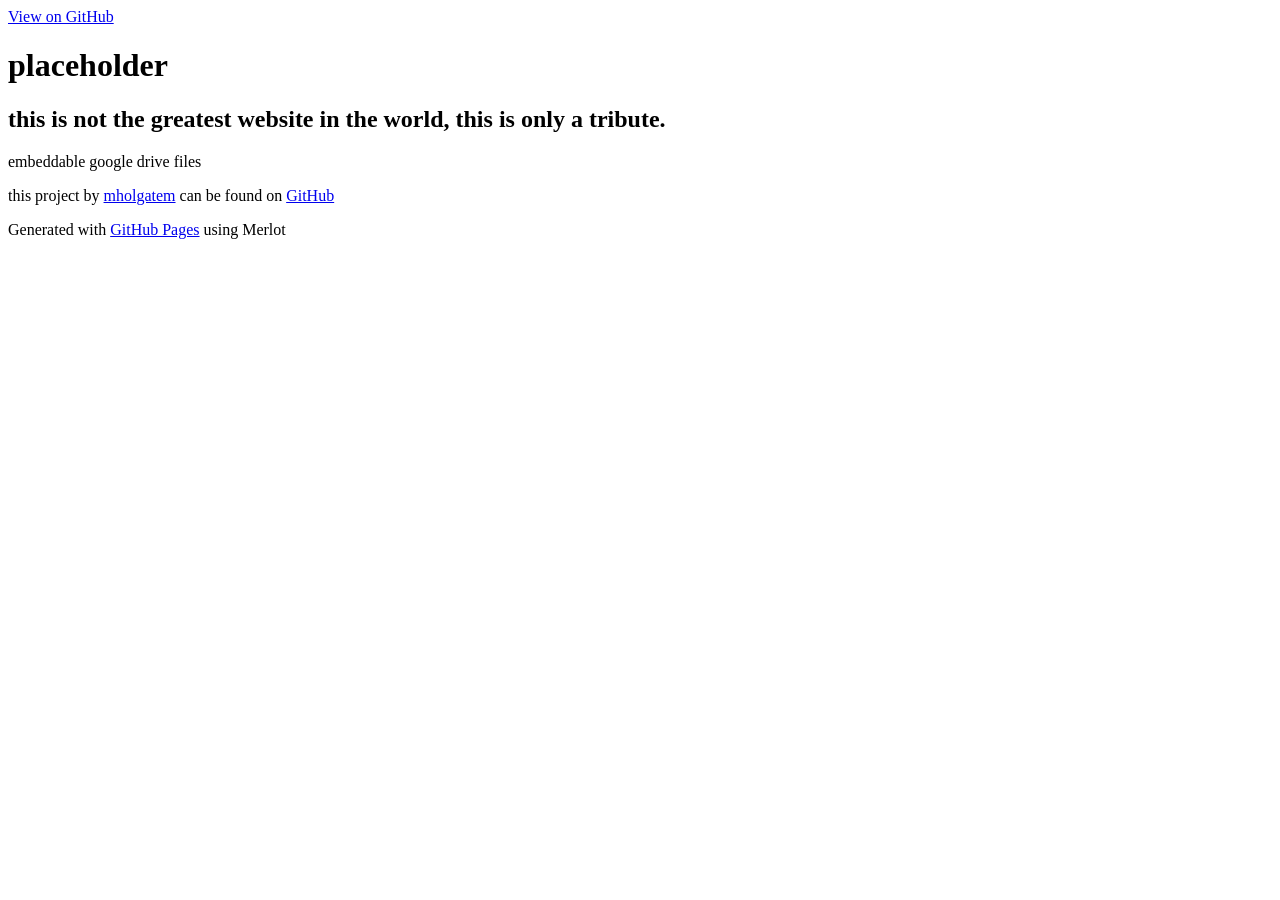
==== index.html @ 372c1c88 "Create index.html" ====
<html lang="en-US" class=" js borderradius boxshadow textshadow cssgradients fontface"><head>
    <meta charset="utf-8">
    <meta http-equiv="X-UA-Compatible" content="IE=edge">
    <meta name="viewport" content="width=640">

    <link rel="stylesheet" href="/dabble/assets/css/style.css?v=c3890d4c0bee07519128a38839c2647bb169bca9" media="screen">
    <link rel="stylesheet" href="/dabble/assets/css/mobile.css" media="handheld, only screen and (max-device-width:640px)">
    <link rel="stylesheet" href="/dabble/assets/css/non-screen.css" media="handheld, only screen and (max-device-width:640px)">

    <script src="/dabble/assets/js/modernizr.js"></script>
    <script src="https://code.jquery.com/jquery-1.12.4.min.js" integrity="sha256-ZosEbRLbNQzLpnKIkEdrPv7lOy9C27hHQ+Xp8a4MxAQ=" crossorigin="anonymous"></script>
    <script src="/dabble/assets/js/headsmart.min.js"></script>
    <script>
      $(document).ready(function () {
        $('#main_content').headsmart()
      })
    </script>

<!-- Begin Jekyll SEO tag v2.5.0 -->
<title>dabble | make google drive documents embeddable</title>
<meta name="generator" content="Jekyll v3.7.4">
<meta property="og:title" content="dabble">
<meta property="og:locale" content="en_US">
<meta name="description" content="make google drive documents embeddable">
<meta property="og:description" content="make google drive documents embeddable">
<link rel="canonical" href="https://mholgatem.github.io/">
<meta property="og:url" content="https://mholgatem.github.io/">
<meta property="og:site_name" content="dabble">
<script type="application/ld+json">
{"@type":"WebSite","url":"https://mholgatem.github.io/","headline":"mholgatem","name":"mholgatem","description":"Just a guy...","@context":"http://schema.org"}</script>
<!-- End Jekyll SEO tag -->

  </head>

  <body>
    <a id="forkme_banner" href="https://github.com/mholgatem/dabble">View on GitHub</a>
    <div class="shell">

      <header>
        <span class="ribbon-outer">
          <span class="ribbon-inner">
            <h1>placeholder</h1>
            <h2>this is not the greatest website in the world, this is only a tribute.</h2>
          </span>
          <span class="left-tail"></span>
          <span class="right-tail"></span>
        </span>
      </header>

      
        <div id="no-downloads">
          <span class="inner">
          </span>
        </div>
      


      <span class="banner-fix"></span>


      <section id="main_content">
        <p>embeddable google drive files</p>

      </section>

      <footer>
        <span class="ribbon-outer">
          <span class="ribbon-inner">
            
              <p>this project by <a href="https://github.com/mholgatem">mholgatem</a> can be found on <a href="https://github.com/mholgatem">GitHub</a></p>
            
            
          </span>
          <span class="left-tail"></span>
          <span class="right-tail"></span>
        </span>
        <p>Generated with <a href="https://pages.github.com">GitHub Pages</a> using Merlot</p>
        <span class="octocat"></span>
      </footer>

    </div>

    
  

</body></html>
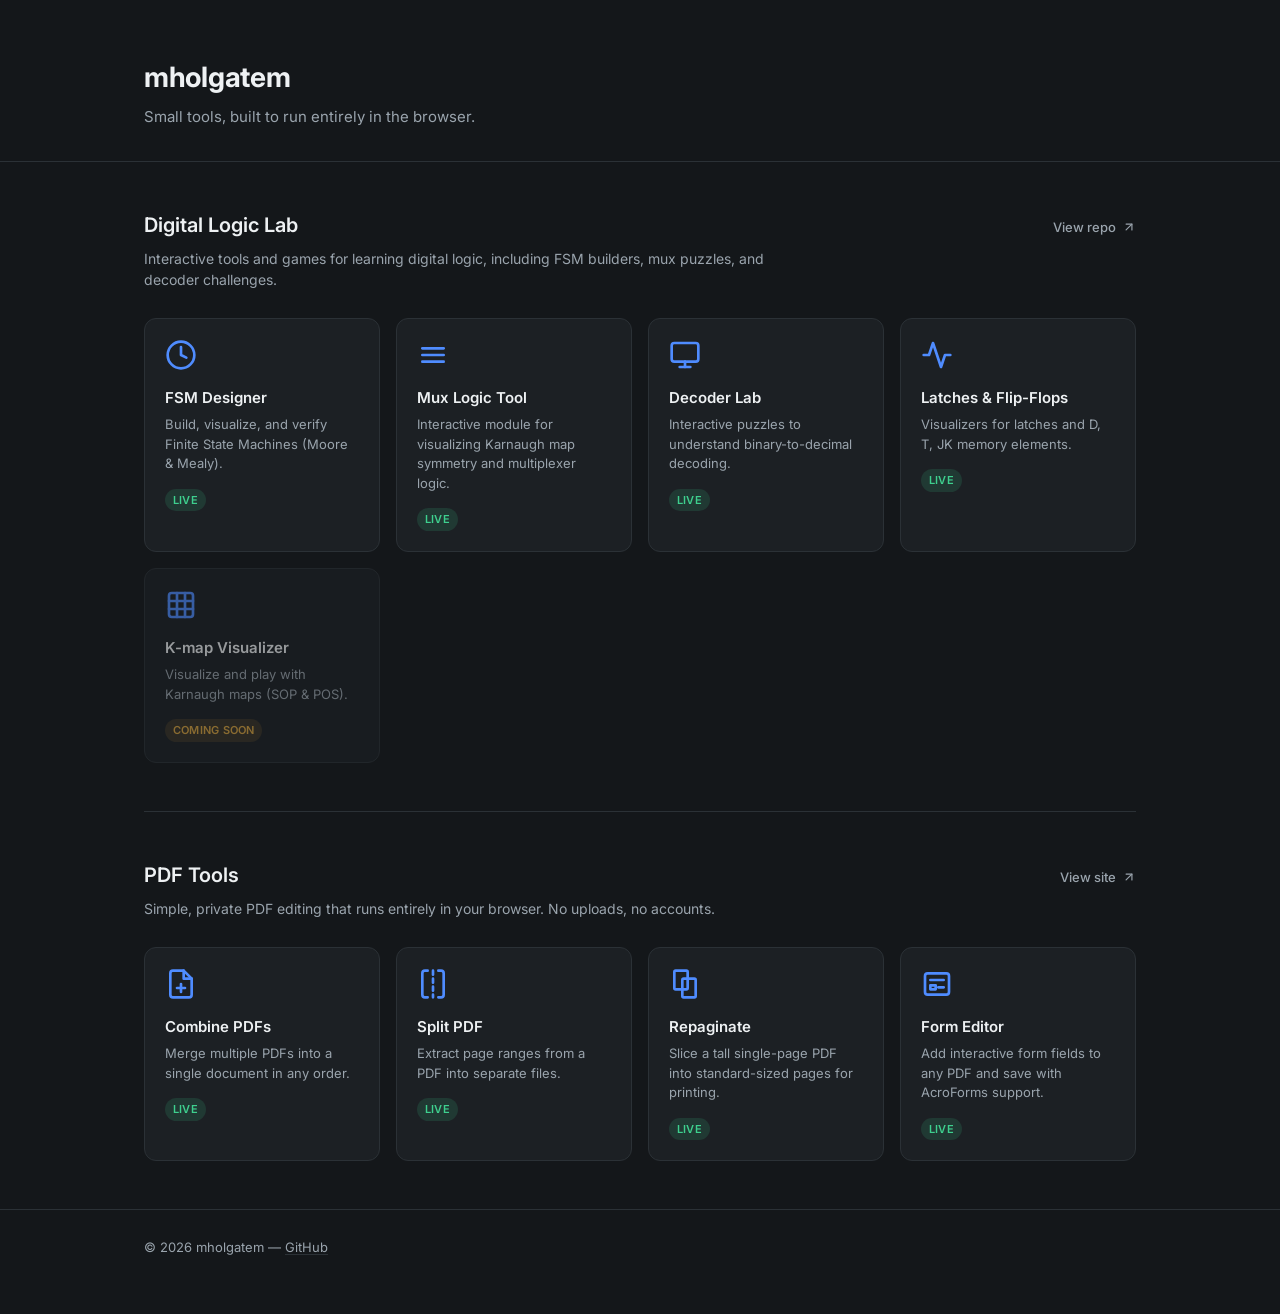
==== commit 2e71012e: "Basic site to point to my other tools" ====
--- a/index.html
+++ b/index.html
@@ -1,86 +1,166 @@
-<html lang="en-US" class=" js borderradius boxshadow textshadow cssgradients fontface"><head>
-    <meta charset="utf-8">
-    <meta http-equiv="X-UA-Compatible" content="IE=edge">
-    <meta name="viewport" content="width=640">
+<!DOCTYPE html>
+<html lang="en">
+<head>
+<meta charset="UTF-8">
+<meta name="viewport" content="width=device-width, initial-scale=1.0">
+<title>mholgatem</title>
+<meta name="description" content="Tools and projects by mholgatem.">
+<link rel="icon" href="data:,">
+<link rel="preconnect" href="https://fonts.googleapis.com">
+<link rel="preconnect" href="https://fonts.gstatic.com" crossorigin>
+<link href="https://fonts.googleapis.com/css2?family=Inter:wght@400;500;600;700&display=swap" rel="stylesheet">
+<link rel="stylesheet" href="styles.css">
+</head>
+<body class="dark">
 
-    <link rel="stylesheet" href="/dabble/assets/css/style.css?v=c3890d4c0bee07519128a38839c2647bb169bca9" media="screen">
-    <link rel="stylesheet" href="/dabble/assets/css/mobile.css" media="handheld, only screen and (max-device-width:640px)">
-    <link rel="stylesheet" href="/dabble/assets/css/non-screen.css" media="handheld, only screen and (max-device-width:640px)">
+<header class="main-header">
+  <div class="container">
+    <h1>mholgatem</h1>
+    <p class="tagline">Small tools, built to run entirely in the browser.</p>
+  </div>
+</header>
 
-    <script src="/dabble/assets/js/modernizr.js"></script>
-    <script src="https://code.jquery.com/jquery-1.12.4.min.js" integrity="sha256-ZosEbRLbNQzLpnKIkEdrPv7lOy9C27hHQ+Xp8a4MxAQ=" crossorigin="anonymous"></script>
-    <script src="/dabble/assets/js/headsmart.min.js"></script>
-    <script>
-      $(document).ready(function () {
-        $('#main_content').headsmart()
-      })
-    </script>
+<main class="container">
 
-<!-- Begin Jekyll SEO tag v2.5.0 -->
-<title>dabble | make google drive documents embeddable</title>
-<meta name="generator" content="Jekyll v3.7.4">
-<meta property="og:title" content="dabble">
-<meta property="og:locale" content="en_US">
-<meta name="description" content="make google drive documents embeddable">
-<meta property="og:description" content="make google drive documents embeddable">
-<link rel="canonical" href="https://mholgatem.github.io/">
-<meta property="og:url" content="https://mholgatem.github.io/">
-<meta property="og:site_name" content="dabble">
-<script type="application/ld+json">
-{"@type":"WebSite","url":"https://mholgatem.github.io/","headline":"mholgatem","name":"mholgatem","description":"Just a guy...","@context":"http://schema.org"}</script>
-<!-- End Jekyll SEO tag -->
+  <!-- ================= Digital Logic Lab ================= -->
+  <section class="project-section">
+    <div class="section-heading">
+      <h2>Digital Logic Lab</h2>
+      <a class="section-link" href="https://github.com/mholgatem/digital-logic-lab" target="_blank" rel="noopener">
+        View repo
+        <svg xmlns="http://www.w3.org/2000/svg" width="14" height="14" viewBox="0 0 24 24" fill="none" stroke="currentColor" stroke-width="2" stroke-linecap="round" stroke-linejoin="round"><path d="M7 17 17 7"></path><path d="M7 7h10v10"></path></svg>
+      </a>
+    </div>
+    <p class="section-desc">Interactive tools and games for learning digital logic, including FSM builders, mux puzzles, and decoder challenges.</p>
 
-  </head>
+    <div class="module-grid">
 
-  <body>
-    <a id="forkme_banner" href="https://github.com/mholgatem/dabble">View on GitHub</a>
-    <div class="shell">
+      <a href="https://mholgatem.github.io/digital-logic-lab/FiniteStateMachine/" class="module-card live">
+        <div class="module-icon">
+          <svg xmlns="http://www.w3.org/2000/svg" width="48" height="48" viewBox="0 0 24 24" fill="none" stroke="currentColor" stroke-width="2" stroke-linecap="round" stroke-linejoin="round"><circle cx="12" cy="12" r="10"></circle><polyline points="12 6 12 12 16 14"></polyline></svg>
+        </div>
+        <div class="module-info">
+          <h3>FSM Designer</h3>
+          <p>Build, visualize, and verify Finite State Machines (Moore &amp; Mealy).</p>
+          <span class="badge live">Live</span>
+        </div>
+      </a>
 
-      <header>
-        <span class="ribbon-outer">
-          <span class="ribbon-inner">
-            <h1>placeholder</h1>
-            <h2>this is not the greatest website in the world, this is only a tribute.</h2>
-          </span>
-          <span class="left-tail"></span>
-          <span class="right-tail"></span>
-        </span>
-      </header>
+      <a href="https://mholgatem.github.io/digital-logic-lab/MuxLogicTool/" class="module-card live">
+        <div class="module-icon">
+          <svg xmlns="http://www.w3.org/2000/svg" width="48" height="48" viewBox="0 0 24 24" fill="none" stroke="currentColor" stroke-width="2" stroke-linecap="round" stroke-linejoin="round"><path d="M4 7h16"></path><path d="M4 12h16"></path><path d="M4 17h16"></path></svg>
+        </div>
+        <div class="module-info">
+          <h3>Mux Logic Tool</h3>
+          <p>Interactive module for visualizing Karnaugh map symmetry and multiplexer logic.</p>
+          <span class="badge live">Live</span>
+        </div>
+      </a>
 
-      
-        <div id="no-downloads">
-          <span class="inner">
-          </span>
+      <a href="https://mholgatem.github.io/digital-logic-lab/DecoderGames/" class="module-card live">
+        <div class="module-icon">
+          <svg xmlns="http://www.w3.org/2000/svg" width="48" height="48" viewBox="0 0 24 24" fill="none" stroke="currentColor" stroke-width="2" stroke-linecap="round" stroke-linejoin="round"><rect x="2" y="3" width="20" height="14" rx="2" ry="2"></rect><line x1="8" y1="21" x2="16" y2="21"></line><line x1="12" y1="17" x2="12" y2="21"></line></svg>
         </div>
-      
+        <div class="module-info">
+          <h3>Decoder Lab</h3>
+          <p>Interactive puzzles to understand binary-to-decimal decoding.</p>
+          <span class="badge live">Live</span>
+        </div>
+      </a>
 
+      <a href="https://mholgatem.github.io/digital-logic-lab/FlipFlops/" class="module-card live">
+        <div class="module-icon">
+          <svg xmlns="http://www.w3.org/2000/svg" width="48" height="48" viewBox="0 0 24 24" fill="none" stroke="currentColor" stroke-width="2" stroke-linecap="round" stroke-linejoin="round"><path d="M22 12h-4l-3 9L9 3l-3 9H2"></path></svg>
+        </div>
+        <div class="module-info">
+          <h3>Latches &amp; Flip-Flops</h3>
+          <p>Visualizers for latches and D, T, JK memory elements.</p>
+          <span class="badge live">Live</span>
+        </div>
+      </a>
 
-      <span class="banner-fix"></span>
-
-
-      <section id="main_content">
-        <p>embeddable google drive files</p>
-
-      </section>
-
-      <footer>
-        <span class="ribbon-outer">
-          <span class="ribbon-inner">
-            
-              <p>this project by <a href="https://github.com/mholgatem">mholgatem</a> can be found on <a href="https://github.com/mholgatem">GitHub</a></p>
-            
-            
-          </span>
-          <span class="left-tail"></span>
-          <span class="right-tail"></span>
-        </span>
-        <p>Generated with <a href="https://pages.github.com">GitHub Pages</a> using Merlot</p>
-        <span class="octocat"></span>
-      </footer>
+      <div class="module-card planned">
+        <div class="module-icon">
+          <svg xmlns="http://www.w3.org/2000/svg" width="48" height="48" viewBox="0 0 24 24" fill="none" stroke="currentColor" stroke-width="2" stroke-linecap="round" stroke-linejoin="round"><rect x="3" y="3" width="18" height="18" rx="2" ry="2"></rect><line x1="3" y1="9" x2="21" y2="9"></line><line x1="3" y1="15" x2="21" y2="15"></line><line x1="9" y1="3" x2="9" y2="21"></line><line x1="15" y1="3" x2="15" y2="21"></line></svg>
+        </div>
+        <div class="module-info">
+          <h3>K-map Visualizer</h3>
+          <p>Visualize and play with Karnaugh maps (SOP &amp; POS).</p>
+          <span class="badge planned">Coming Soon</span>
+        </div>
+      </div>
 
     </div>
+  </section>
 
-    
-  
+  <!-- ================= PDF Tools ================= -->
+  <section class="project-section">
+    <div class="section-heading">
+      <h2>PDF Tools</h2>
+      <a class="section-link" href="https://mholgatem.github.io/pdf-tools/" target="_blank" rel="noopener">
+        View site
+        <svg xmlns="http://www.w3.org/2000/svg" width="14" height="14" viewBox="0 0 24 24" fill="none" stroke="currentColor" stroke-width="2" stroke-linecap="round" stroke-linejoin="round"><path d="M7 17 17 7"></path><path d="M7 7h10v10"></path></svg>
+      </a>
+    </div>
+    <p class="section-desc">Simple, private PDF editing that runs entirely in your browser. No uploads, no accounts.</p>
 
-</body></html>
+    <div class="module-grid">
+
+      <a href="https://mholgatem.github.io/pdf-tools/#combine" class="module-card live">
+        <div class="module-icon">
+          <svg xmlns="http://www.w3.org/2000/svg" width="48" height="48" viewBox="0 0 24 24" fill="none" stroke="currentColor" stroke-width="2" stroke-linecap="round" stroke-linejoin="round"><path d="M14 2H6a2 2 0 0 0-2 2v16a2 2 0 0 0 2 2h12a2 2 0 0 0 2-2V8z"></path><polyline points="14 2 14 8 20 8"></polyline><path d="M12 18v-6"></path><path d="M9 15h6"></path></svg>
+        </div>
+        <div class="module-info">
+          <h3>Combine PDFs</h3>
+          <p>Merge multiple PDFs into a single document in any order.</p>
+          <span class="badge live">Live</span>
+        </div>
+      </a>
+
+      <a href="https://mholgatem.github.io/pdf-tools/#split" class="module-card live">
+        <div class="module-icon">
+          <svg xmlns="http://www.w3.org/2000/svg" width="48" height="48" viewBox="0 0 24 24" fill="none" stroke="currentColor" stroke-width="2" stroke-linecap="round" stroke-linejoin="round"><path d="M8 2H6a2 2 0 0 0-2 2v16a2 2 0 0 0 2 2h2"></path><path d="M16 2h2a2 2 0 0 1 2 2v16a2 2 0 0 1-2 2h-2"></path><line x1="12" y1="2" x2="12" y2="22" stroke-dasharray="3 3"></line></svg>
+        </div>
+        <div class="module-info">
+          <h3>Split PDF</h3>
+          <p>Extract page ranges from a PDF into separate files.</p>
+          <span class="badge live">Live</span>
+        </div>
+      </a>
+
+      <a href="https://mholgatem.github.io/pdf-tools/#repaginate" class="module-card live">
+        <div class="module-icon">
+          <svg xmlns="http://www.w3.org/2000/svg" width="48" height="48" viewBox="0 0 24 24" fill="none" stroke="currentColor" stroke-width="2" stroke-linecap="round" stroke-linejoin="round"><rect x="4" y="2" width="10" height="14" rx="1"></rect><rect x="10" y="8" width="10" height="14" rx="1"></rect></svg>
+        </div>
+        <div class="module-info">
+          <h3>Repaginate</h3>
+          <p>Slice a tall single-page PDF into standard-sized pages for printing.</p>
+          <span class="badge live">Live</span>
+        </div>
+      </a>
+
+      <a href="https://mholgatem.github.io/pdf-tools/#form-editor" class="module-card live">
+        <div class="module-icon">
+          <svg xmlns="http://www.w3.org/2000/svg" width="48" height="48" viewBox="0 0 24 24" fill="none" stroke="currentColor" stroke-width="2" stroke-linecap="round" stroke-linejoin="round"><rect x="3" y="4" width="18" height="16" rx="2"></rect><line x1="7" y1="9" x2="17" y2="9"></line><rect x="7" y="13" width="4" height="3"></rect><line x1="13" y1="14.5" x2="17" y2="14.5"></line></svg>
+        </div>
+        <div class="module-info">
+          <h3>Form Editor</h3>
+          <p>Add interactive form fields to any PDF and save with AcroForms support.</p>
+          <span class="badge live">Live</span>
+        </div>
+      </a>
+
+    </div>
+  </section>
+
+</main>
+
+<footer class="site-footer">
+  <div class="container">
+    <p>&copy; <span id="year"></span> mholgatem &mdash; <a href="https://github.com/mholgatem" target="_blank" rel="noopener">GitHub</a></p>
+  </div>
+</footer>
+
+<script>document.getElementById('year').textContent = new Date().getFullYear();</script>
+</body>
+</html>
--- a/styles.css
+++ b/styles.css
@@ -0,0 +1,202 @@
+:root {
+  --bg: #14171a;
+  --surface: #1c2024;
+  --surface-hover: #23282d;
+  --border: #2b3136;
+  --text: #eef1f3;
+  --text-dim: #9aa4ad;
+  --accent: #4f8cff;
+  --accent-soft: rgba(79, 140, 255, 0.14);
+  --green: #3ecf8e;
+  --green-soft: rgba(62, 207, 142, 0.14);
+  --amber: #d9a441;
+  --amber-soft: rgba(217, 164, 65, 0.14);
+  --radius: 12px;
+}
+
+* { box-sizing: border-box; }
+
+html, body {
+  margin: 0;
+  padding: 0;
+}
+
+body {
+  background: var(--bg);
+  color: var(--text);
+  font-family: "Inter", -apple-system, BlinkMacSystemFont, "Segoe UI", sans-serif;
+  line-height: 1.5;
+  -webkit-font-smoothing: antialiased;
+}
+
+.container {
+  max-width: 1040px;
+  margin: 0 auto;
+  padding: 0 24px;
+}
+
+/* Header */
+.main-header {
+  padding: 56px 0 32px;
+  border-bottom: 1px solid var(--border);
+}
+
+.main-header h1 {
+  margin: 0;
+  font-size: 28px;
+  font-weight: 700;
+  letter-spacing: -0.01em;
+}
+
+.tagline {
+  margin: 8px 0 0;
+  color: var(--text-dim);
+  font-size: 15px;
+}
+
+/* Sections */
+.project-section {
+  padding: 48px 0;
+}
+
+.project-section + .project-section {
+  border-top: 1px solid var(--border);
+}
+
+.section-heading {
+  display: flex;
+  align-items: baseline;
+  justify-content: space-between;
+  gap: 16px;
+  flex-wrap: wrap;
+}
+
+.section-heading h2 {
+  margin: 0;
+  font-size: 20px;
+  font-weight: 600;
+}
+
+.section-link {
+  display: inline-flex;
+  align-items: center;
+  gap: 6px;
+  color: var(--text-dim);
+  text-decoration: none;
+  font-size: 13px;
+  font-weight: 500;
+  transition: color 0.15s ease;
+}
+
+.section-link:hover {
+  color: var(--accent);
+}
+
+.section-desc {
+  margin: 8px 0 28px;
+  color: var(--text-dim);
+  font-size: 14px;
+  max-width: 640px;
+}
+
+/* Module grid */
+.module-grid {
+  display: grid;
+  grid-template-columns: repeat(auto-fill, minmax(230px, 1fr));
+  gap: 16px;
+}
+
+.module-card {
+  display: flex;
+  flex-direction: column;
+  gap: 16px;
+  padding: 20px;
+  background: var(--surface);
+  border: 1px solid var(--border);
+  border-radius: var(--radius);
+  text-decoration: none;
+  color: inherit;
+  transition: border-color 0.15s ease, background 0.15s ease, transform 0.15s ease;
+}
+
+a.module-card:hover {
+  background: var(--surface-hover);
+  border-color: #3a4147;
+  transform: translateY(-2px);
+}
+
+.module-card.planned {
+  opacity: 0.6;
+  cursor: default;
+}
+
+.module-icon {
+  color: var(--accent);
+  width: 32px;
+  height: 32px;
+}
+
+.module-icon svg {
+  width: 100%;
+  height: 100%;
+}
+
+.module-info h3 {
+  margin: 0 0 6px;
+  font-size: 15px;
+  font-weight: 600;
+}
+
+.module-info p {
+  margin: 0 0 12px;
+  font-size: 13px;
+  color: var(--text-dim);
+}
+
+.badge {
+  display: inline-block;
+  font-size: 11px;
+  font-weight: 600;
+  letter-spacing: 0.02em;
+  text-transform: uppercase;
+  padding: 3px 8px;
+  border-radius: 999px;
+}
+
+.badge.live {
+  color: var(--green);
+  background: var(--green-soft);
+}
+
+.badge.planned {
+  color: var(--amber);
+  background: var(--amber-soft);
+}
+
+/* Footer */
+.site-footer {
+  border-top: 1px solid var(--border);
+  padding: 28px 0 56px;
+}
+
+.site-footer p {
+  margin: 0;
+  font-size: 13px;
+  color: var(--text-dim);
+}
+
+.site-footer a {
+  color: var(--text-dim);
+  text-decoration: underline;
+  text-decoration-color: var(--border);
+  text-underline-offset: 2px;
+}
+
+.site-footer a:hover {
+  color: var(--accent);
+}
+
+@media (max-width: 480px) {
+  .main-header { padding: 40px 0 24px; }
+  .project-section { padding: 36px 0; }
+}
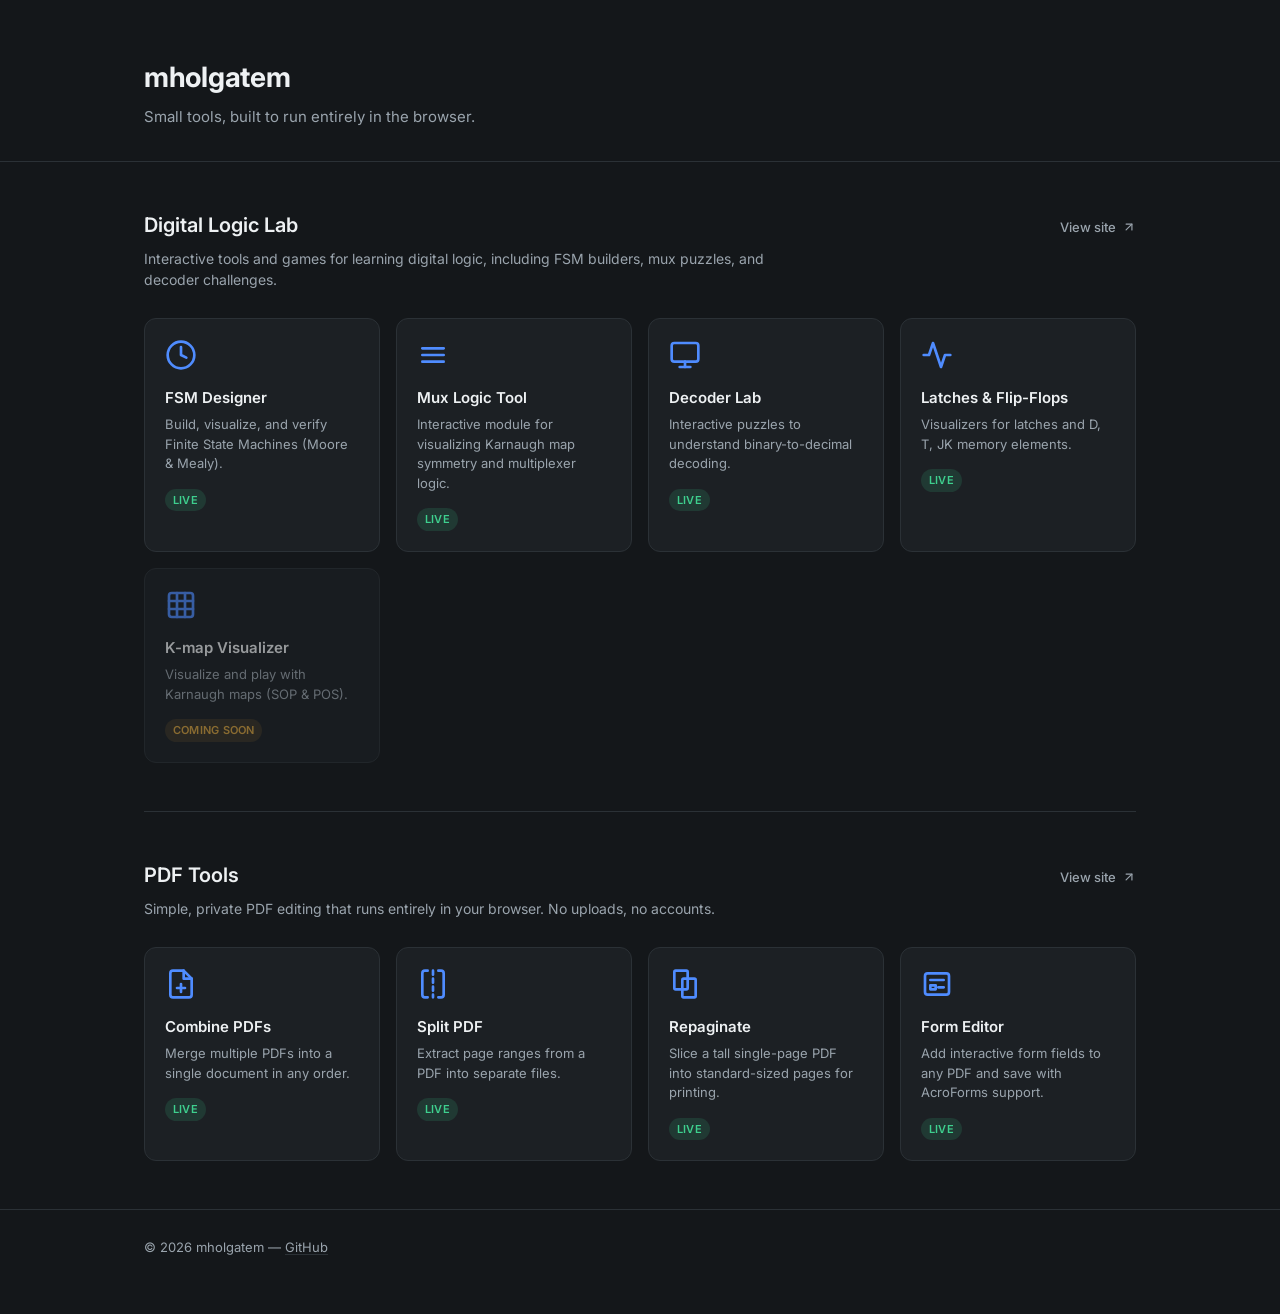
==== commit 05b05d5b: "Update link to point to the live site" ====
--- a/index.html
+++ b/index.html
@@ -26,8 +26,8 @@
   <section class="project-section">
     <div class="section-heading">
       <h2>Digital Logic Lab</h2>
-      <a class="section-link" href="https://github.com/mholgatem/digital-logic-lab" target="_blank" rel="noopener">
-        View repo
+      <a class="section-link" href="https://mholgatem.github.io/digital-logic-lab" target="_blank" rel="noopener">
+        View site
         <svg xmlns="http://www.w3.org/2000/svg" width="14" height="14" viewBox="0 0 24 24" fill="none" stroke="currentColor" stroke-width="2" stroke-linecap="round" stroke-linejoin="round"><path d="M7 17 17 7"></path><path d="M7 7h10v10"></path></svg>
       </a>
     </div>
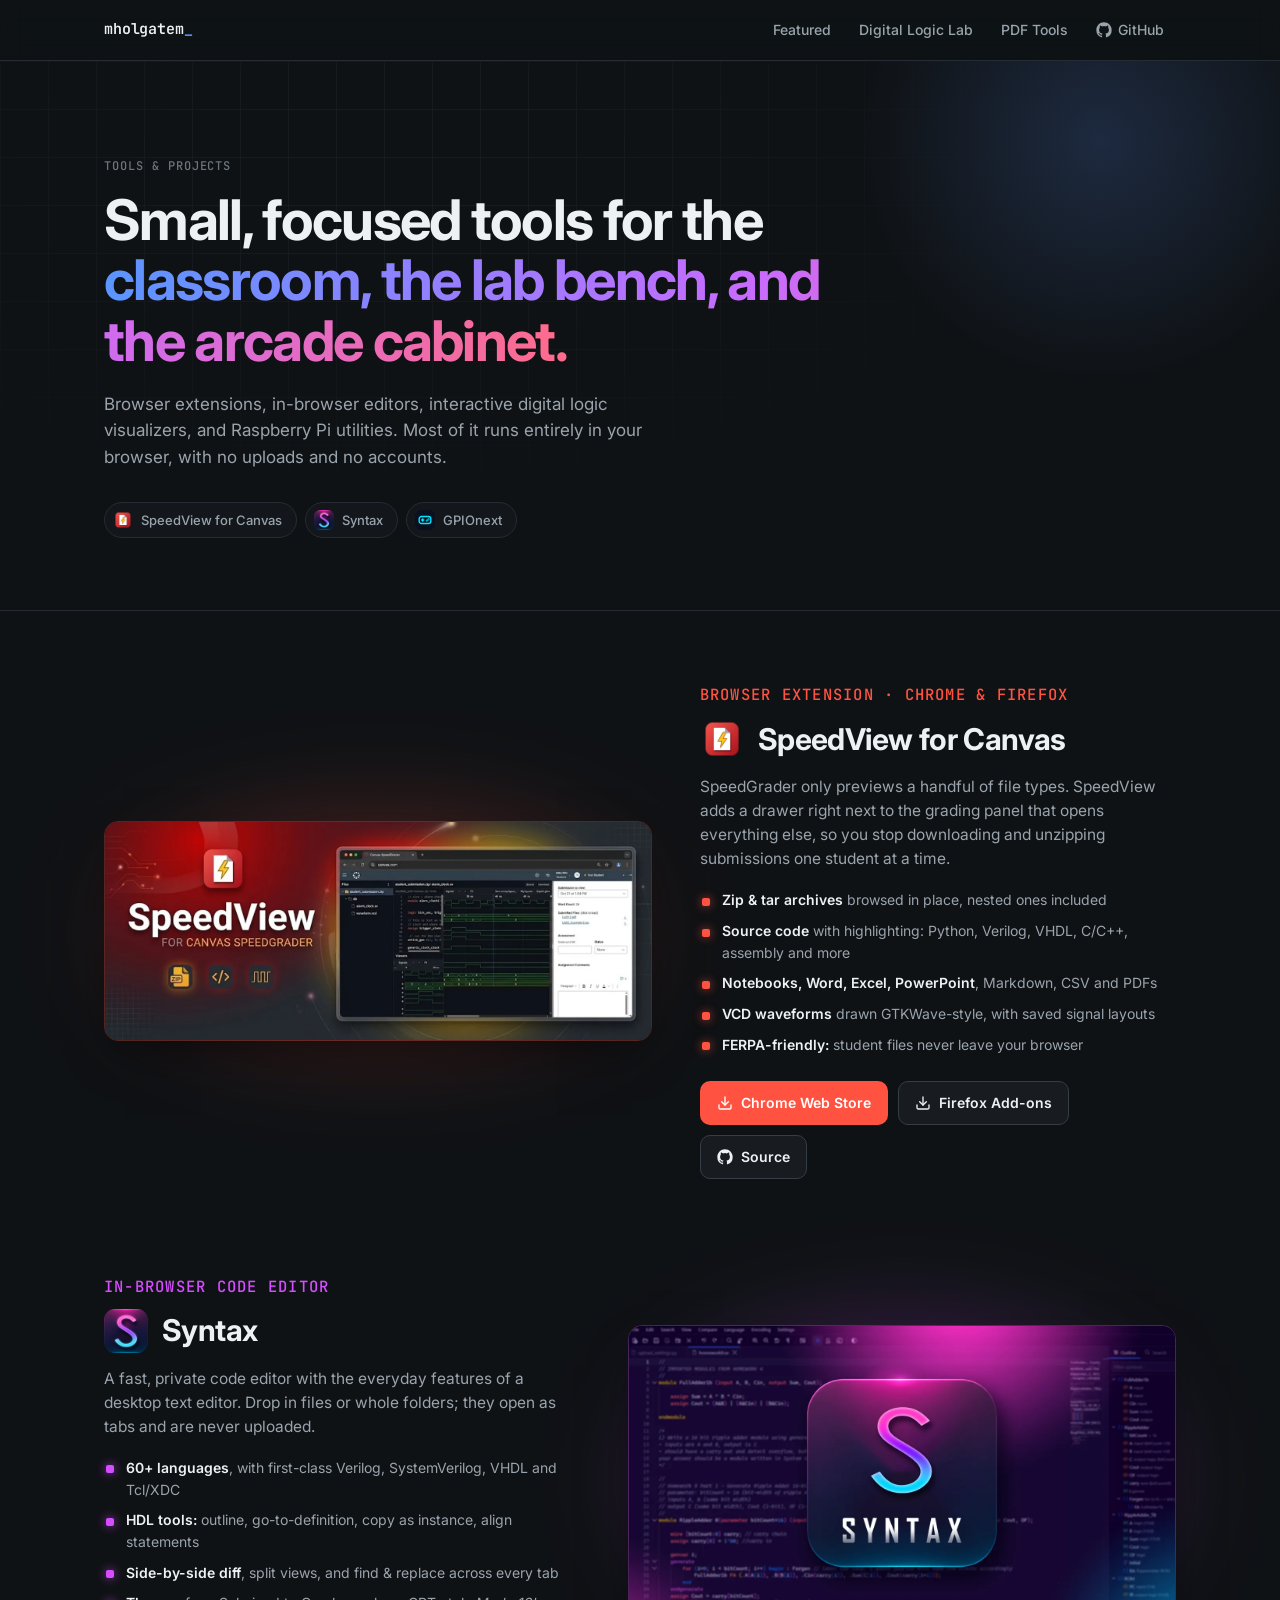
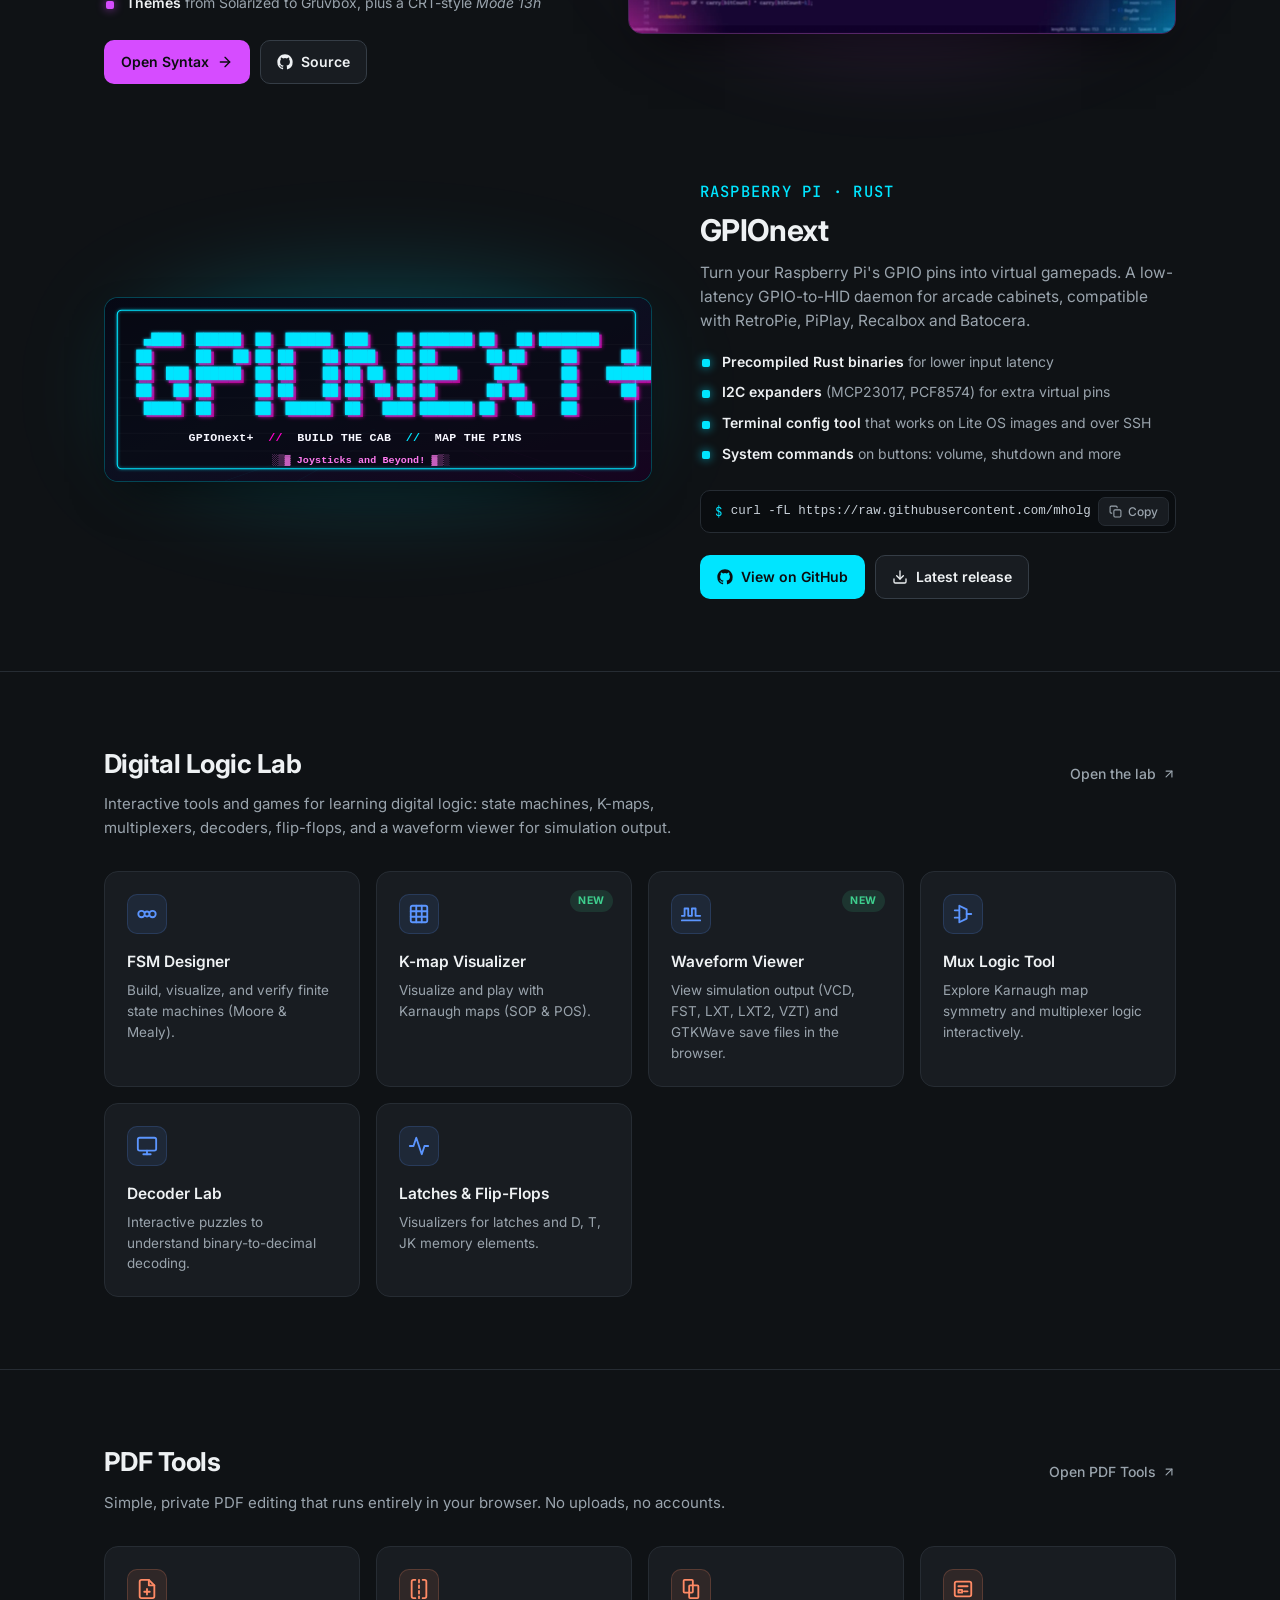
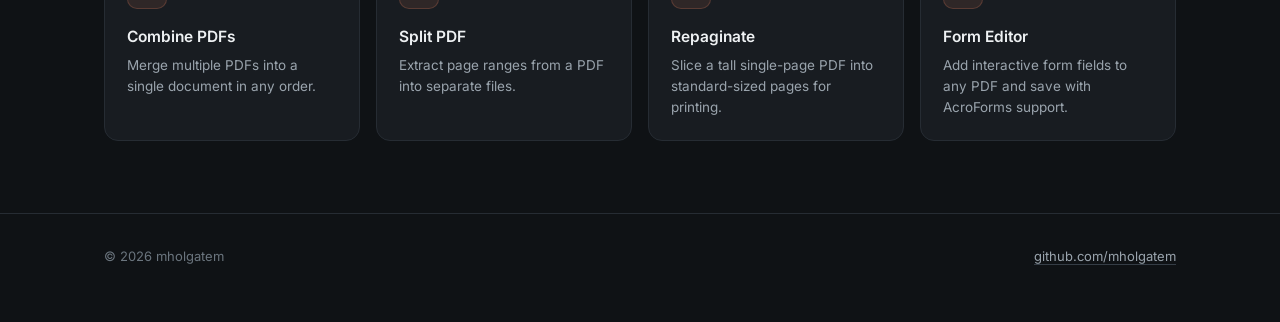
==== commit ff6fc69b: "update website reworked website to add other projects" ====
--- a/index.html
+++ b/index.html
@@ -4,163 +4,287 @@
 <meta charset="UTF-8">
 <meta name="viewport" content="width=device-width, initial-scale=1.0">
 <title>mholgatem</title>
-<meta name="description" content="Tools and projects by mholgatem.">
+<meta name="description" content="Tools and projects by mholgatem: SpeedView for Canvas, Syntax, GPIOnext, Digital Logic Lab and PDF Tools.">
+<meta name="theme-color" content="#0f1215">
 <link rel="icon" href="data:,">
 <link rel="preconnect" href="https://fonts.googleapis.com">
 <link rel="preconnect" href="https://fonts.gstatic.com" crossorigin>
-<link href="https://fonts.googleapis.com/css2?family=Inter:wght@400;500;600;700&display=swap" rel="stylesheet">
+<link href="https://fonts.googleapis.com/css2?family=Inter:wght@400;500;600;700&family=JetBrains+Mono:wght@500;600&display=swap" rel="stylesheet">
 <link rel="stylesheet" href="styles.css">
 </head>
-<body class="dark">
-
-<header class="main-header">
+<body>
+
+<svg width="0" height="0" style="position:absolute" aria-hidden="true">
+  <symbol id="i-arrow" viewBox="0 0 24 24" fill="none" stroke="currentColor" stroke-width="2" stroke-linecap="round" stroke-linejoin="round"><path d="M7 17 17 7"/><path d="M7 7h10v10"/></symbol>
+  <symbol id="i-github" viewBox="0 0 24 24" fill="currentColor"><path d="M12 .5C5.65.5.5 5.65.5 12a11.5 11.5 0 0 0 7.86 10.92c.58.1.79-.25.79-.56v-2c-3.2.7-3.87-1.37-3.87-1.37-.52-1.33-1.28-1.69-1.28-1.69-1.04-.71.08-.7.08-.7 1.15.08 1.76 1.18 1.76 1.18 1.03 1.76 2.69 1.25 3.35.96.1-.75.4-1.25.73-1.54-2.55-.29-5.24-1.28-5.24-5.68 0-1.26.45-2.28 1.18-3.09-.12-.29-.51-1.46.11-3.04 0 0 .97-.31 3.17 1.18a10.9 10.9 0 0 1 5.77 0c2.2-1.49 3.17-1.18 3.17-1.18.63 1.58.23 2.75.11 3.04.74.81 1.18 1.83 1.18 3.09 0 4.41-2.69 5.38-5.25 5.67.41.36.78 1.06.78 2.14v3.17c0 .31.21.67.8.56A11.5 11.5 0 0 0 23.5 12C23.5 5.65 18.35.5 12 .5Z"/></symbol>
+  <symbol id="i-download" viewBox="0 0 24 24" fill="none" stroke="currentColor" stroke-width="2" stroke-linecap="round" stroke-linejoin="round"><path d="M21 15v4a2 2 0 0 1-2 2H5a2 2 0 0 1-2-2v-4"/><polyline points="7 10 12 15 17 10"/><line x1="12" y1="15" x2="12" y2="3"/></symbol>
+  <symbol id="i-play" viewBox="0 0 24 24" fill="none" stroke="currentColor" stroke-width="2" stroke-linecap="round" stroke-linejoin="round"><path d="M5 12h14"/><path d="m12 5 7 7-7 7"/></symbol>
+  <symbol id="i-copy" viewBox="0 0 24 24" fill="none" stroke="currentColor" stroke-width="2" stroke-linecap="round" stroke-linejoin="round"><rect x="9" y="9" width="13" height="13" rx="2"/><path d="M5 15H4a2 2 0 0 1-2-2V4a2 2 0 0 1 2-2h9a2 2 0 0 1 2 2v1"/></symbol>
+</svg>
+
+<nav class="site-nav" aria-label="Main">
   <div class="container">
-    <h1>mholgatem</h1>
-    <p class="tagline">Small tools, built to run entirely in the browser.</p>
+    <a class="wordmark" href="#top">mholgatem<span>_</span></a>
+    <ul class="nav-links">
+      <li><a href="#featured">Featured</a></li>
+      <li><a href="#digital-logic-lab" class="hide-sm">Digital Logic Lab</a></li>
+      <li><a href="#pdf-tools" class="hide-sm">PDF Tools</a></li>
+      <li><a href="https://github.com/mholgatem" target="_blank" rel="noopener" aria-label="GitHub profile"><svg width="16" height="16"><use href="#i-github"/></svg><span class="hide-sm">GitHub</span></a></li>
+    </ul>
+  </div>
+</nav>
+
+<header class="hero" id="top">
+  <div class="container">
+    <p class="eyebrow">Tools &amp; projects</p>
+    <h1>Small, focused tools for the <em>classroom, the lab bench, and the arcade cabinet.</em></h1>
+    <p class="lede">Browser extensions, in-browser editors, interactive digital logic visualizers, and Raspberry&nbsp;Pi utilities. Most of it runs entirely in your browser, with no uploads and no accounts.</p>
+    <ul class="hero-index">
+      <li><a href="#speedview"><span class="dot"><img src="assets/img/speedview-icon.png" alt="" width="20" height="20"></span>SpeedView for Canvas</a></li>
+      <li><a href="#syntax"><span class="dot"><img src="assets/img/syntax-icon.png" alt="" width="20" height="20"></span>Syntax</a></li>
+      <li><a href="#gpionext"><span class="dot" style="background:#0b1020;color:#00e5ff"><svg width="14" height="14" viewBox="0 0 24 24" fill="none" stroke="currentColor" stroke-width="2.4" stroke-linecap="round"><line x1="6" y1="12" x2="10" y2="12"/><line x1="8" y1="10" x2="8" y2="14"/><circle cx="15" cy="13" r=".6"/><circle cx="18" cy="11" r=".6"/><rect x="2" y="6" width="20" height="12" rx="4"/></svg></span>GPIOnext</a></li>
+    </ul>
   </div>
 </header>
 
-<main class="container">
-
-  <!-- ================= Digital Logic Lab ================= -->
-  <section class="project-section">
-    <div class="section-heading">
-      <h2>Digital Logic Lab</h2>
-      <a class="section-link" href="https://mholgatem.github.io/digital-logic-lab" target="_blank" rel="noopener">
-        View site
-        <svg xmlns="http://www.w3.org/2000/svg" width="14" height="14" viewBox="0 0 24 24" fill="none" stroke="currentColor" stroke-width="2" stroke-linecap="round" stroke-linejoin="round"><path d="M7 17 17 7"></path><path d="M7 7h10v10"></path></svg>
-      </a>
-    </div>
-    <p class="section-desc">Interactive tools and games for learning digital logic, including FSM builders, mux puzzles, and decoder challenges.</p>
-
-    <div class="module-grid">
-
-      <a href="https://mholgatem.github.io/digital-logic-lab/FiniteStateMachine/" class="module-card live">
-        <div class="module-icon">
-          <svg xmlns="http://www.w3.org/2000/svg" width="48" height="48" viewBox="0 0 24 24" fill="none" stroke="currentColor" stroke-width="2" stroke-linecap="round" stroke-linejoin="round"><circle cx="12" cy="12" r="10"></circle><polyline points="12 6 12 12 16 14"></polyline></svg>
-        </div>
-        <div class="module-info">
-          <h3>FSM Designer</h3>
-          <p>Build, visualize, and verify Finite State Machines (Moore &amp; Mealy).</p>
-          <span class="badge live">Live</span>
-        </div>
-      </a>
-
-      <a href="https://mholgatem.github.io/digital-logic-lab/MuxLogicTool/" class="module-card live">
-        <div class="module-icon">
-          <svg xmlns="http://www.w3.org/2000/svg" width="48" height="48" viewBox="0 0 24 24" fill="none" stroke="currentColor" stroke-width="2" stroke-linecap="round" stroke-linejoin="round"><path d="M4 7h16"></path><path d="M4 12h16"></path><path d="M4 17h16"></path></svg>
-        </div>
-        <div class="module-info">
-          <h3>Mux Logic Tool</h3>
-          <p>Interactive module for visualizing Karnaugh map symmetry and multiplexer logic.</p>
-          <span class="badge live">Live</span>
-        </div>
-      </a>
-
-      <a href="https://mholgatem.github.io/digital-logic-lab/DecoderGames/" class="module-card live">
-        <div class="module-icon">
-          <svg xmlns="http://www.w3.org/2000/svg" width="48" height="48" viewBox="0 0 24 24" fill="none" stroke="currentColor" stroke-width="2" stroke-linecap="round" stroke-linejoin="round"><rect x="2" y="3" width="20" height="14" rx="2" ry="2"></rect><line x1="8" y1="21" x2="16" y2="21"></line><line x1="12" y1="17" x2="12" y2="21"></line></svg>
-        </div>
-        <div class="module-info">
-          <h3>Decoder Lab</h3>
-          <p>Interactive puzzles to understand binary-to-decimal decoding.</p>
-          <span class="badge live">Live</span>
-        </div>
-      </a>
-
-      <a href="https://mholgatem.github.io/digital-logic-lab/FlipFlops/" class="module-card live">
-        <div class="module-icon">
-          <svg xmlns="http://www.w3.org/2000/svg" width="48" height="48" viewBox="0 0 24 24" fill="none" stroke="currentColor" stroke-width="2" stroke-linecap="round" stroke-linejoin="round"><path d="M22 12h-4l-3 9L9 3l-3 9H2"></path></svg>
-        </div>
-        <div class="module-info">
-          <h3>Latches &amp; Flip-Flops</h3>
-          <p>Visualizers for latches and D, T, JK memory elements.</p>
-          <span class="badge live">Live</span>
-        </div>
-      </a>
-
-      <div class="module-card planned">
-        <div class="module-icon">
-          <svg xmlns="http://www.w3.org/2000/svg" width="48" height="48" viewBox="0 0 24 24" fill="none" stroke="currentColor" stroke-width="2" stroke-linecap="round" stroke-linejoin="round"><rect x="3" y="3" width="18" height="18" rx="2" ry="2"></rect><line x1="3" y1="9" x2="21" y2="9"></line><line x1="3" y1="15" x2="21" y2="15"></line><line x1="9" y1="3" x2="9" y2="21"></line><line x1="15" y1="3" x2="15" y2="21"></line></svg>
-        </div>
-        <div class="module-info">
-          <h3>K-map Visualizer</h3>
-          <p>Visualize and play with Karnaugh maps (SOP &amp; POS).</p>
-          <span class="badge planned">Coming Soon</span>
-        </div>
-      </div>
+<main>
+
+  <!-- ================= Featured ================= -->
+  <section class="section" id="featured">
+    <div class="container">
+
+      <!-- SpeedView -->
+      <article class="showcase speedview" id="speedview">
+        <div class="showcase-media">
+          <a href="https://chromewebstore.google.com/detail/speedview-for-canvas/bplaoeljiecmbkjepofjfhhafklddmip" target="_blank" rel="noopener">
+            <img src="assets/img/speedview-marquee.webp" width="1400" height="560" alt="SpeedView drawer open in Canvas SpeedGrader, showing a student's zip file, Verilog source and a waveform viewer">
+          </a>
+        </div>
+        <div class="showcase-body">
+          <p class="eyebrow">Browser extension &middot; Chrome &amp; Firefox</p>
+          <div class="showcase-title">
+            <img src="assets/img/speedview-icon.png" alt="" width="44" height="44">
+            <h3>SpeedView for Canvas</h3>
+          </div>
+          <p>SpeedGrader only previews a handful of file types. SpeedView adds a drawer right next to the grading panel that opens everything else, so you stop downloading and unzipping submissions one student at a time.</p>
+          <ul class="feature-list">
+            <li><strong>Zip &amp; tar archives</strong> browsed in place, nested ones included</li>
+            <li><strong>Source code</strong> with highlighting: Python, Verilog, VHDL, C/C++, assembly and more</li>
+            <li><strong>Notebooks, Word, Excel, PowerPoint</strong>, Markdown, CSV and PDFs</li>
+            <li><strong>VCD waveforms</strong> drawn GTKWave-style, with saved signal layouts</li>
+            <li><strong>FERPA-friendly:</strong> student files never leave your browser</li>
+          </ul>
+          <div class="actions">
+            <a class="btn primary" href="https://chromewebstore.google.com/detail/speedview-for-canvas/bplaoeljiecmbkjepofjfhhafklddmip" target="_blank" rel="noopener"><svg><use href="#i-download"/></svg>Chrome Web Store</a>
+            <a class="btn" href="https://addons.mozilla.org/en-US/firefox/addon/speedview-for-canvas/" target="_blank" rel="noopener"><svg><use href="#i-download"/></svg>Firefox Add-ons</a>
+            <a class="btn" href="https://github.com/mholgatem/SpeedViewForCanvas" target="_blank" rel="noopener"><svg><use href="#i-github"/></svg>Source</a>
+          </div>
+        </div>
+      </article>
+
+      <!-- Syntax -->
+      <article class="showcase syntax flip" id="syntax">
+        <div class="showcase-media">
+          <a href="https://mholgatem.github.io/syntax/" target="_blank" rel="noopener">
+            <img src="assets/img/syntax-splash.webp" width="1400" height="788" loading="lazy" alt="Syntax editor logo over a blurred SystemVerilog file in the neon theme">
+          </a>
+        </div>
+        <div class="showcase-body">
+          <p class="eyebrow">In-browser code editor</p>
+          <div class="showcase-title">
+            <img src="assets/img/syntax-icon.png" alt="" width="44" height="44">
+            <h3>Syntax</h3>
+          </div>
+          <p>A fast, private code editor with the everyday features of a desktop text editor. Drop in files or whole folders; they open as tabs and are never uploaded.</p>
+          <ul class="feature-list">
+            <li><strong>60+ languages</strong>, with first-class Verilog, SystemVerilog, VHDL and Tcl/XDC</li>
+            <li><strong>HDL tools:</strong> outline, go-to-definition, copy as instance, align statements</li>
+            <li><strong>Side-by-side diff</strong>, split views, and find &amp; replace across every tab</li>
+            <li><strong>Themes</strong> from Solarized to Gruvbox, plus a CRT-style <em>Mode 13h</em></li>
+          </ul>
+          <div class="actions">
+            <a class="btn primary" href="https://mholgatem.github.io/syntax/" target="_blank" rel="noopener">Open Syntax<svg><use href="#i-play"/></svg></a>
+            <a class="btn" href="https://github.com/mholgatem/syntax" target="_blank" rel="noopener"><svg><use href="#i-github"/></svg>Source</a>
+          </div>
+        </div>
+      </article>
+
+      <!-- GPIOnext -->
+      <article class="showcase gpionext" id="gpionext">
+        <div class="showcase-media svg-frame">
+          <a href="https://github.com/mholgatem/GPIOnext" target="_blank" rel="noopener">
+            <img src="assets/img/gpionext-splash.svg" width="980" height="330" loading="lazy" alt="GPIOnext terminal splash: Build the cab, map the pins">
+          </a>
+        </div>
+        <div class="showcase-body">
+          <p class="eyebrow">Raspberry Pi &middot; Rust</p>
+          <div class="showcase-title">
+            <h3>GPIOnext</h3>
+          </div>
+          <p>Turn your Raspberry Pi's GPIO pins into virtual gamepads. A low-latency GPIO-to-HID daemon for arcade cabinets, compatible with RetroPie, PiPlay, Recalbox and Batocera.</p>
+          <ul class="feature-list">
+            <li><strong>Precompiled Rust binaries</strong> for lower input latency</li>
+            <li><strong>I2C expanders</strong> (MCP23017, PCF8574) for extra virtual pins</li>
+            <li><strong>Terminal config tool</strong> that works on Lite OS images and over SSH</li>
+            <li><strong>System commands</strong> on buttons: volume, shutdown and more</li>
+          </ul>
+          <div class="snippet">
+            <span class="prompt">$</span>
+            <code id="gpionext-install">curl -fL https://raw.githubusercontent.com/mholgatem/GPIOnext/main/manage | bash</code>
+            <button class="copy-btn" type="button" data-copy="gpionext-install"><svg width="13" height="13"><use href="#i-copy"/></svg><span>Copy</span></button>
+          </div>
+          <div class="actions">
+            <a class="btn primary" href="https://github.com/mholgatem/GPIOnext" target="_blank" rel="noopener"><svg><use href="#i-github"/></svg>View on GitHub</a>
+            <a class="btn" href="https://github.com/mholgatem/GPIOnext/releases/latest" target="_blank" rel="noopener"><svg><use href="#i-download"/></svg>Latest release</a>
+          </div>
+        </div>
+      </article>
 
     </div>
   </section>
 
-  <!-- ================= PDF Tools ================= -->
-  <section class="project-section">
-    <div class="section-heading">
-      <h2>PDF Tools</h2>
-      <a class="section-link" href="https://mholgatem.github.io/pdf-tools/" target="_blank" rel="noopener">
-        View site
-        <svg xmlns="http://www.w3.org/2000/svg" width="14" height="14" viewBox="0 0 24 24" fill="none" stroke="currentColor" stroke-width="2" stroke-linecap="round" stroke-linejoin="round"><path d="M7 17 17 7"></path><path d="M7 7h10v10"></path></svg>
-      </a>
-    </div>
-    <p class="section-desc">Simple, private PDF editing that runs entirely in your browser. No uploads, no accounts.</p>
-
-    <div class="module-grid">
-
-      <a href="https://mholgatem.github.io/pdf-tools/#combine" class="module-card live">
-        <div class="module-icon">
-          <svg xmlns="http://www.w3.org/2000/svg" width="48" height="48" viewBox="0 0 24 24" fill="none" stroke="currentColor" stroke-width="2" stroke-linecap="round" stroke-linejoin="round"><path d="M14 2H6a2 2 0 0 0-2 2v16a2 2 0 0 0 2 2h12a2 2 0 0 0 2-2V8z"></path><polyline points="14 2 14 8 20 8"></polyline><path d="M12 18v-6"></path><path d="M9 15h6"></path></svg>
-        </div>
-        <div class="module-info">
-          <h3>Combine PDFs</h3>
-          <p>Merge multiple PDFs into a single document in any order.</p>
-          <span class="badge live">Live</span>
-        </div>
-      </a>
-
-      <a href="https://mholgatem.github.io/pdf-tools/#split" class="module-card live">
-        <div class="module-icon">
-          <svg xmlns="http://www.w3.org/2000/svg" width="48" height="48" viewBox="0 0 24 24" fill="none" stroke="currentColor" stroke-width="2" stroke-linecap="round" stroke-linejoin="round"><path d="M8 2H6a2 2 0 0 0-2 2v16a2 2 0 0 0 2 2h2"></path><path d="M16 2h2a2 2 0 0 1 2 2v16a2 2 0 0 1-2 2h-2"></path><line x1="12" y1="2" x2="12" y2="22" stroke-dasharray="3 3"></line></svg>
-        </div>
-        <div class="module-info">
-          <h3>Split PDF</h3>
-          <p>Extract page ranges from a PDF into separate files.</p>
-          <span class="badge live">Live</span>
-        </div>
-      </a>
-
-      <a href="https://mholgatem.github.io/pdf-tools/#repaginate" class="module-card live">
-        <div class="module-icon">
-          <svg xmlns="http://www.w3.org/2000/svg" width="48" height="48" viewBox="0 0 24 24" fill="none" stroke="currentColor" stroke-width="2" stroke-linecap="round" stroke-linejoin="round"><rect x="4" y="2" width="10" height="14" rx="1"></rect><rect x="10" y="8" width="10" height="14" rx="1"></rect></svg>
-        </div>
-        <div class="module-info">
-          <h3>Repaginate</h3>
-          <p>Slice a tall single-page PDF into standard-sized pages for printing.</p>
-          <span class="badge live">Live</span>
-        </div>
-      </a>
-
-      <a href="https://mholgatem.github.io/pdf-tools/#form-editor" class="module-card live">
-        <div class="module-icon">
-          <svg xmlns="http://www.w3.org/2000/svg" width="48" height="48" viewBox="0 0 24 24" fill="none" stroke="currentColor" stroke-width="2" stroke-linecap="round" stroke-linejoin="round"><rect x="3" y="4" width="18" height="16" rx="2"></rect><line x1="7" y1="9" x2="17" y2="9"></line><rect x="7" y="13" width="4" height="3"></rect><line x1="13" y1="14.5" x2="17" y2="14.5"></line></svg>
-        </div>
-        <div class="module-info">
-          <h3>Form Editor</h3>
-          <p>Add interactive form fields to any PDF and save with AcroForms support.</p>
-          <span class="badge live">Live</span>
-        </div>
-      </a>
-
+  <!-- ================= Digital Logic Lab ================= -->
+  <section class="section" id="digital-logic-lab">
+    <div class="container">
+      <div class="section-heading">
+        <h2>Digital Logic Lab</h2>
+        <a class="section-link" href="https://mholgatem.github.io/digital-logic-lab/" target="_blank" rel="noopener">
+          Open the lab <svg width="14" height="14"><use href="#i-arrow"/></svg>
+        </a>
+      </div>
+      <p class="section-desc">Interactive tools and games for learning digital logic: state machines, K-maps, multiplexers, decoders, flip-flops, and a waveform viewer for simulation output.</p>
+
+      <div class="module-grid">
+
+        <a href="https://mholgatem.github.io/digital-logic-lab/FiniteStateMachine/" class="module-card">
+          <div class="module-icon"><svg viewBox="0 0 24 24" fill="none" stroke="currentColor" stroke-width="2" stroke-linecap="round" stroke-linejoin="round"><circle cx="6" cy="12" r="3.5"/><circle cx="18" cy="12" r="3.5"/><path d="M9.5 10.5c1.5-1.5 3.5-1.5 5 0"/><path d="M14.5 13.5c-1.5 1.5-3.5 1.5-5 0"/></svg></div>
+          <div class="module-info">
+            <h3>FSM Designer</h3>
+            <p>Build, visualize, and verify finite state machines (Moore &amp; Mealy).</p>
+          </div>
+        </a>
+
+        <a href="https://mholgatem.github.io/digital-logic-lab/KmapVisualizer/" class="module-card">
+          <span class="badge">New</span>
+          <div class="module-icon"><svg viewBox="0 0 24 24" fill="none" stroke="currentColor" stroke-width="2" stroke-linecap="round" stroke-linejoin="round"><rect x="3" y="3" width="18" height="18" rx="2"/><line x1="3" y1="9" x2="21" y2="9"/><line x1="3" y1="15" x2="21" y2="15"/><line x1="9" y1="3" x2="9" y2="21"/><line x1="15" y1="3" x2="15" y2="21"/></svg></div>
+          <div class="module-info">
+            <h3>K-map Visualizer</h3>
+            <p>Visualize and play with Karnaugh maps (SOP &amp; POS).</p>
+          </div>
+        </a>
+
+        <a href="https://mholgatem.github.io/digital-logic-lab/WaveformViewer/" class="module-card">
+          <span class="badge">New</span>
+          <div class="module-icon"><svg viewBox="0 0 24 24" fill="none" stroke="currentColor" stroke-width="2" stroke-linecap="round" stroke-linejoin="round"><polyline points="2 14 5 14 5 6 9 6 9 14 13 14 13 6 17 6 17 14 22 14"/><line x1="2" y1="19" x2="22" y2="19"/></svg></div>
+          <div class="module-info">
+            <h3>Waveform Viewer</h3>
+            <p>View simulation output (VCD, FST, LXT, LXT2, VZT) and GTKWave save files in the browser.</p>
+          </div>
+        </a>
+
+        <a href="https://mholgatem.github.io/digital-logic-lab/MuxLogicTool/" class="module-card">
+          <div class="module-icon"><svg viewBox="0 0 24 24" fill="none" stroke="currentColor" stroke-width="2" stroke-linecap="round" stroke-linejoin="round"><path d="M8 3l8 4v10l-8 4z"/><line x1="3" y1="8" x2="8" y2="8"/><line x1="3" y1="16" x2="8" y2="16"/><line x1="16" y1="12" x2="21" y2="12"/></svg></div>
+          <div class="module-info">
+            <h3>Mux Logic Tool</h3>
+            <p>Explore Karnaugh map symmetry and multiplexer logic interactively.</p>
+          </div>
+        </a>
+
+        <a href="https://mholgatem.github.io/digital-logic-lab/DecoderGames/" class="module-card">
+          <div class="module-icon"><svg viewBox="0 0 24 24" fill="none" stroke="currentColor" stroke-width="2" stroke-linecap="round" stroke-linejoin="round"><rect x="2" y="3" width="20" height="14" rx="2"/><line x1="8" y1="21" x2="16" y2="21"/><line x1="12" y1="17" x2="12" y2="21"/></svg></div>
+          <div class="module-info">
+            <h3>Decoder Lab</h3>
+            <p>Interactive puzzles to understand binary-to-decimal decoding.</p>
+          </div>
+        </a>
+
+        <a href="https://mholgatem.github.io/digital-logic-lab/FlipFlops/" class="module-card">
+          <div class="module-icon"><svg viewBox="0 0 24 24" fill="none" stroke="currentColor" stroke-width="2" stroke-linecap="round" stroke-linejoin="round"><path d="M22 12h-4l-3 9L9 3l-3 9H2"/></svg></div>
+          <div class="module-info">
+            <h3>Latches &amp; Flip-Flops</h3>
+            <p>Visualizers for latches and D, T, JK memory elements.</p>
+          </div>
+        </a>
+
+      </div>
     </div>
   </section>
 
+  <!-- ================= PDF Tools ================= -->
+  <section class="section pdf" id="pdf-tools">
+    <div class="container">
+      <div class="section-heading">
+        <h2>PDF Tools</h2>
+        <a class="section-link" href="https://mholgatem.github.io/pdf-tools/" target="_blank" rel="noopener">
+          Open PDF Tools <svg width="14" height="14"><use href="#i-arrow"/></svg>
+        </a>
+      </div>
+      <p class="section-desc">Simple, private PDF editing that runs entirely in your browser. No uploads, no accounts.</p>
+
+      <div class="module-grid">
+
+        <a href="https://mholgatem.github.io/pdf-tools/#combine" class="module-card">
+          <div class="module-icon"><svg viewBox="0 0 24 24" fill="none" stroke="currentColor" stroke-width="2" stroke-linecap="round" stroke-linejoin="round"><path d="M14 2H6a2 2 0 0 0-2 2v16a2 2 0 0 0 2 2h12a2 2 0 0 0 2-2V8z"/><polyline points="14 2 14 8 20 8"/><path d="M12 18v-6"/><path d="M9 15h6"/></svg></div>
+          <div class="module-info">
+            <h3>Combine PDFs</h3>
+            <p>Merge multiple PDFs into a single document in any order.</p>
+          </div>
+        </a>
+
+        <a href="https://mholgatem.github.io/pdf-tools/#split" class="module-card">
+          <div class="module-icon"><svg viewBox="0 0 24 24" fill="none" stroke="currentColor" stroke-width="2" stroke-linecap="round" stroke-linejoin="round"><path d="M8 2H6a2 2 0 0 0-2 2v16a2 2 0 0 0 2 2h2"/><path d="M16 2h2a2 2 0 0 1 2 2v16a2 2 0 0 1-2 2h-2"/><line x1="12" y1="2" x2="12" y2="22" stroke-dasharray="3 3"/></svg></div>
+          <div class="module-info">
+            <h3>Split PDF</h3>
+            <p>Extract page ranges from a PDF into separate files.</p>
+          </div>
+        </a>
+
+        <a href="https://mholgatem.github.io/pdf-tools/#repaginate" class="module-card">
+          <div class="module-icon"><svg viewBox="0 0 24 24" fill="none" stroke="currentColor" stroke-width="2" stroke-linecap="round" stroke-linejoin="round"><rect x="4" y="2" width="10" height="14" rx="1"/><rect x="10" y="8" width="10" height="14" rx="1"/></svg></div>
+          <div class="module-info">
+            <h3>Repaginate</h3>
+            <p>Slice a tall single-page PDF into standard-sized pages for printing.</p>
+          </div>
+        </a>
+
+        <a href="https://mholgatem.github.io/pdf-tools/#form-editor" class="module-card">
+          <div class="module-icon"><svg viewBox="0 0 24 24" fill="none" stroke="currentColor" stroke-width="2" stroke-linecap="round" stroke-linejoin="round"><rect x="3" y="4" width="18" height="16" rx="2"/><line x1="7" y1="9" x2="17" y2="9"/><rect x="7" y="13" width="4" height="3"/><line x1="13" y1="14.5" x2="17" y2="14.5"/></svg></div>
+          <div class="module-info">
+            <h3>Form Editor</h3>
+            <p>Add interactive form fields to any PDF and save with AcroForms support.</p>
+          </div>
+        </a>
+
+      </div>
+    </div>
+  </section>
+
 </main>
 
 <footer class="site-footer">
   <div class="container">
-    <p>&copy; <span id="year"></span> mholgatem &mdash; <a href="https://github.com/mholgatem" target="_blank" rel="noopener">GitHub</a></p>
+    <p>&copy; <span id="year"></span> mholgatem</p>
+    <p><a href="https://github.com/mholgatem" target="_blank" rel="noopener">github.com/mholgatem</a></p>
   </div>
 </footer>
 
-<script>document.getElementById('year').textContent = new Date().getFullYear();</script>
+<script>
+  document.getElementById('year').textContent = new Date().getFullYear();
+
+  document.querySelectorAll('.copy-btn').forEach(function (btn) {
+    btn.addEventListener('click', function () {
+      var text = document.getElementById(btn.dataset.copy).textContent;
+      var label = btn.querySelector('span');
+      var done = function () {
+        btn.classList.add('copied');
+        label.textContent = 'Copied';
+        setTimeout(function () { btn.classList.remove('copied'); label.textContent = 'Copy'; }, 1600);
+      };
+      if (navigator.clipboard) {
+        navigator.clipboard.writeText(text).then(done, function () {});
+      }
+    });
+  });
+</script>
 </body>
 </html>
--- a/styles.css
+++ b/styles.css
@@ -1,80 +1,235 @@
 :root {
-  --bg: #14171a;
-  --surface: #1c2024;
-  --surface-hover: #23282d;
-  --border: #2b3136;
+  color-scheme: dark;
+  --bg: #0f1215;
+  --bg-2: #13171b;
+  --surface: #181c21;
+  --surface-hover: #1f242a;
+  --border: #262c33;
+  --border-strong: #353d46;
   --text: #eef1f3;
   --text-dim: #9aa4ad;
-  --accent: #4f8cff;
-  --accent-soft: rgba(79, 140, 255, 0.14);
+  --text-faint: #6b757e;
+  --accent: #5b95ff;
   --green: #3ecf8e;
   --green-soft: rgba(62, 207, 142, 0.14);
-  --amber: #d9a441;
-  --amber-soft: rgba(217, 164, 65, 0.14);
-  --radius: 12px;
+  --radius: 14px;
+  --mono: "JetBrains Mono", ui-monospace, SFMono-Regular, Menlo, Consolas, monospace;
 }
 
 * { box-sizing: border-box; }
 
-html, body {
-  margin: 0;
-  padding: 0;
-}
+html { scroll-behavior: smooth; }
+html, body { margin: 0; padding: 0; }
 
 body {
   background: var(--bg);
   color: var(--text);
   font-family: "Inter", -apple-system, BlinkMacSystemFont, "Segoe UI", sans-serif;
-  line-height: 1.5;
+  line-height: 1.55;
   -webkit-font-smoothing: antialiased;
+  overflow-x: hidden;
+}
+
+img { max-width: 100%; display: block; }
+
+a { color: inherit; }
+
+:focus-visible {
+  outline: 2px solid var(--accent);
+  outline-offset: 3px;
+  border-radius: 6px;
 }
 
 .container {
-  max-width: 1040px;
+  max-width: 1120px;
   margin: 0 auto;
   padding: 0 24px;
 }
 
-/* Header */
-.main-header {
-  padding: 56px 0 32px;
+/* ---------------- Nav ---------------- */
+.site-nav {
+  position: sticky;
+  top: 0;
+  z-index: 10;
+  background: rgba(15, 18, 21, 0.78);
+  backdrop-filter: saturate(160%) blur(12px);
+  -webkit-backdrop-filter: saturate(160%) blur(12px);
   border-bottom: 1px solid var(--border);
 }
 
-.main-header h1 {
+.site-nav .container {
+  display: flex;
+  align-items: center;
+  justify-content: space-between;
+  gap: 16px;
+  height: 60px;
+}
+
+.wordmark {
+  font-family: var(--mono);
+  font-weight: 600;
+  font-size: 15px;
+  text-decoration: none;
+  letter-spacing: -0.01em;
+}
+
+.wordmark span { color: var(--accent); }
+
+.nav-links {
+  display: flex;
+  gap: 4px;
+  list-style: none;
   margin: 0;
-  font-size: 28px;
+  padding: 0;
+}
+
+.nav-links a {
+  display: inline-flex;
+  align-items: center;
+  gap: 6px;
+  padding: 6px 12px;
+  border-radius: 8px;
+  color: var(--text-dim);
+  text-decoration: none;
+  font-size: 14px;
+  font-weight: 500;
+  transition: color 0.15s, background 0.15s;
+}
+
+.nav-links a:hover {
+  color: var(--text);
+  background: var(--surface);
+}
+
+/* ---------------- Hero ---------------- */
+.hero {
+  position: relative;
+  padding: 96px 0 72px;
+  isolation: isolate;
+  overflow: hidden;
+}
+
+.hero::before {
+  content: "";
+  position: absolute;
+  inset: 0;
+  z-index: -1;
+  background-image:
+    linear-gradient(var(--border) 1px, transparent 1px),
+    linear-gradient(90deg, var(--border) 1px, transparent 1px);
+  background-size: 48px 48px;
+  opacity: 0.35;
+  mask-image: radial-gradient(ellipse 70% 80% at 30% 20%, #000 20%, transparent 75%);
+  -webkit-mask-image: radial-gradient(ellipse 70% 80% at 30% 20%, #000 20%, transparent 75%);
+}
+
+.hero::after {
+  content: "";
+  position: absolute;
+  z-index: -1;
+  width: 520px;
+  height: 520px;
+  top: -180px;
+  right: -80px;
+  background: radial-gradient(circle, rgba(91, 149, 255, 0.18), transparent 65%);
+  pointer-events: none;
+}
+
+.eyebrow {
+  font-family: var(--mono);
+  font-size: 12px;
+  font-weight: 500;
+  letter-spacing: 0.08em;
+  text-transform: uppercase;
+  color: var(--text-faint);
+  margin: 0 0 14px;
+}
+
+.hero h1 {
+  margin: 0;
+  max-width: 760px;
+  font-size: clamp(34px, 5.4vw, 56px);
+  line-height: 1.08;
   font-weight: 700;
-  letter-spacing: -0.01em;
-}
-
-.tagline {
-  margin: 8px 0 0;
-  color: var(--text-dim);
-  font-size: 15px;
-}
-
-/* Sections */
-.project-section {
-  padding: 48px 0;
-}
-
-.project-section + .project-section {
+  letter-spacing: -0.03em;
+}
+
+.hero h1 em {
+  font-style: normal;
+  background: linear-gradient(90deg, #5b95ff, #c86bff 55%, #ff6b8b);
+  -webkit-background-clip: text;
+  background-clip: text;
+  color: transparent;
+}
+
+.hero p.lede {
+  margin: 20px 0 0;
+  max-width: 580px;
+  font-size: 17px;
+  color: var(--text-dim);
+}
+
+.hero-index {
+  display: flex;
+  flex-wrap: wrap;
+  gap: 8px;
+  margin: 32px 0 0;
+  padding: 0;
+  list-style: none;
+}
+
+.hero-index a {
+  display: inline-flex;
+  align-items: center;
+  gap: 8px;
+  padding: 7px 14px 7px 8px;
+  border: 1px solid var(--border);
+  border-radius: 999px;
+  background: var(--bg-2);
+  text-decoration: none;
+  font-size: 13px;
+  font-weight: 500;
+  color: var(--text-dim);
+  transition: border-color 0.15s, color 0.15s;
+}
+
+.hero-index a:hover {
+  border-color: var(--border-strong);
+  color: var(--text);
+}
+
+.hero-index .dot {
+  width: 20px;
+  height: 20px;
+  border-radius: 6px;
+  display: grid;
+  place-items: center;
+  overflow: hidden;
+}
+
+.hero-index .dot img { width: 100%; height: 100%; }
+
+/* ---------------- Section scaffolding ---------------- */
+.section {
+  padding: 72px 0;
   border-top: 1px solid var(--border);
+  scroll-margin-top: 60px;
 }
 
 .section-heading {
   display: flex;
-  align-items: baseline;
+  align-items: flex-end;
   justify-content: space-between;
   gap: 16px;
   flex-wrap: wrap;
+  margin-bottom: 8px;
 }
 
 .section-heading h2 {
   margin: 0;
-  font-size: 20px;
-  font-weight: 600;
+  font-size: 26px;
+  font-weight: 700;
+  letter-spacing: -0.02em;
 }
 
 .section-link {
@@ -83,120 +238,350 @@
   gap: 6px;
   color: var(--text-dim);
   text-decoration: none;
-  font-size: 13px;
+  font-size: 14px;
   font-weight: 500;
-  transition: color 0.15s ease;
-}
-
-.section-link:hover {
-  color: var(--accent);
-}
+  transition: color 0.15s;
+}
+
+.section-link:hover { color: var(--accent); }
 
 .section-desc {
-  margin: 8px 0 28px;
-  color: var(--text-dim);
+  margin: 0 0 32px;
+  color: var(--text-dim);
+  font-size: 15px;
+  max-width: 640px;
+}
+
+/* ---------------- Featured showcases ---------------- */
+.showcase {
+  --tint: 91, 149, 255;
+  display: grid;
+  grid-template-columns: 1.15fr 1fr;
+  gap: 48px;
+  align-items: center;
+  scroll-margin-top: 80px;
+}
+
+.showcase > * { min-width: 0; }
+
+.showcase + .showcase { margin-top: 96px; }
+
+.showcase.flip { grid-template-columns: 1fr 1.15fr; }
+.showcase.flip .showcase-media { order: 2; }
+
+.showcase.speedview { --tint: 255, 82, 64; }
+.showcase.syntax    { --tint: 214, 76, 255; }
+.showcase.gpionext  { --tint: 0, 229, 255; }
+
+.showcase-media {
+  position: relative;
+  border-radius: var(--radius);
+  isolation: isolate;
+}
+
+.showcase-media::before {
+  content: "";
+  position: absolute;
+  inset: 8% 6%;
+  z-index: -1;
+  background: rgba(var(--tint), 0.35);
+  filter: blur(60px);
+  border-radius: 50%;
+}
+
+.showcase-media a {
+  display: block;
+  border-radius: var(--radius);
+  overflow: hidden;
+  border: 1px solid rgba(var(--tint), 0.28);
+  box-shadow: 0 20px 50px -20px rgba(0, 0, 0, 0.8);
+  transition: transform 0.25s ease, border-color 0.25s ease;
+}
+
+.showcase-media a:hover {
+  transform: translateY(-3px);
+  border-color: rgba(var(--tint), 0.55);
+}
+
+.showcase-media img {
+  width: 100%;
+  height: auto;
+}
+
+.showcase-media.svg-frame a { background: #060814; }
+
+.showcase-body .eyebrow {
+  color: rgb(var(--tint));
+  margin-bottom: 10px;
+}
+
+.showcase-title {
+  display: flex;
+  align-items: center;
+  gap: 14px;
+  margin: 0 0 14px;
+}
+
+.showcase-title img {
+  width: 44px;
+  height: 44px;
+  border-radius: 11px;
+  flex: none;
+}
+
+.showcase-title h3 {
+  margin: 0;
+  font-size: 30px;
+  font-weight: 700;
+  letter-spacing: -0.02em;
+  line-height: 1.1;
+}
+
+.showcase-body > p {
+  margin: 0 0 18px;
+  color: var(--text-dim);
+  font-size: 15.5px;
+}
+
+.feature-list {
+  list-style: none;
+  margin: 0 0 26px;
+  padding: 0;
+  display: grid;
+  gap: 9px;
+}
+
+.feature-list li {
+  position: relative;
+  padding-left: 22px;
   font-size: 14px;
-  max-width: 640px;
-}
-
-/* Module grid */
+  color: var(--text-dim);
+}
+
+.feature-list li strong {
+  color: var(--text);
+  font-weight: 600;
+}
+
+.feature-list li::before {
+  content: "";
+  position: absolute;
+  left: 2px;
+  top: 0.62em;
+  width: 8px;
+  height: 8px;
+  border-radius: 2px;
+  background: rgb(var(--tint));
+  box-shadow: 0 0 10px rgba(var(--tint), 0.7);
+}
+
+.actions {
+  display: flex;
+  flex-wrap: wrap;
+  gap: 10px;
+}
+
+.btn {
+  display: inline-flex;
+  align-items: center;
+  gap: 8px;
+  padding: 10px 16px;
+  border-radius: 10px;
+  border: 1px solid var(--border-strong);
+  background: var(--surface);
+  color: var(--text);
+  text-decoration: none;
+  font-size: 14px;
+  font-weight: 600;
+  transition: background 0.15s, border-color 0.15s, transform 0.15s;
+}
+
+.btn:hover {
+  background: var(--surface-hover);
+  border-color: #46505b;
+  transform: translateY(-1px);
+}
+
+.btn svg { width: 16px; height: 16px; flex: none; }
+
+.btn.primary {
+  background: rgb(var(--tint));
+  border-color: transparent;
+  color: #0b0d10;
+}
+
+.btn.primary:hover {
+  background: rgb(var(--tint));
+  filter: brightness(1.1);
+}
+
+.showcase.speedview .btn.primary { color: #fff; }
+
+/* install snippet */
+.snippet {
+  display: flex;
+  align-items: center;
+  gap: 8px;
+  margin: 0 0 22px;
+  padding: 6px 6px 6px 14px;
+  border: 1px solid var(--border);
+  border-radius: 10px;
+  background: #0a0d10;
+  font-family: var(--mono);
+  font-size: 12.5px;
+}
+
+.snippet .prompt { color: rgb(var(--tint)); user-select: none; }
+
+.snippet code {
+  flex: 1;
+  min-width: 0;
+  overflow-x: auto;
+  white-space: nowrap;
+  color: #c9d1d9;
+  scrollbar-width: none;
+}
+
+.snippet code::-webkit-scrollbar { display: none; }
+
+.copy-btn {
+  flex: none;
+  display: inline-flex;
+  align-items: center;
+  gap: 6px;
+  padding: 6px 10px;
+  border: 1px solid var(--border);
+  border-radius: 7px;
+  background: var(--surface);
+  color: var(--text-dim);
+  font: 500 12px "Inter", sans-serif;
+  cursor: pointer;
+  transition: color 0.15s, border-color 0.15s;
+}
+
+.copy-btn:hover { color: var(--text); border-color: var(--border-strong); }
+.copy-btn.copied { color: var(--green); border-color: rgba(62, 207, 142, 0.4); }
+
+/* ---------------- Module grid ---------------- */
 .module-grid {
   display: grid;
-  grid-template-columns: repeat(auto-fill, minmax(230px, 1fr));
+  grid-template-columns: repeat(auto-fill, minmax(240px, 1fr));
   gap: 16px;
 }
 
 .module-card {
+  position: relative;
   display: flex;
   flex-direction: column;
   gap: 16px;
-  padding: 20px;
+  padding: 22px;
   background: var(--surface);
   border: 1px solid var(--border);
   border-radius: var(--radius);
   text-decoration: none;
   color: inherit;
-  transition: border-color 0.15s ease, background 0.15s ease, transform 0.15s ease;
+  transition: border-color 0.15s, background 0.15s, transform 0.15s;
 }
 
 a.module-card:hover {
   background: var(--surface-hover);
-  border-color: #3a4147;
+  border-color: var(--border-strong);
   transform: translateY(-2px);
 }
 
-.module-card.planned {
-  opacity: 0.6;
-  cursor: default;
-}
-
 .module-icon {
+  width: 40px;
+  height: 40px;
+  padding: 8px;
+  border-radius: 10px;
   color: var(--accent);
-  width: 32px;
-  height: 32px;
-}
-
-.module-icon svg {
-  width: 100%;
-  height: 100%;
-}
+  background: rgba(91, 149, 255, 0.1);
+  border: 1px solid rgba(91, 149, 255, 0.18);
+}
+
+.pdf .module-icon {
+  color: #ff8a65;
+  background: rgba(255, 138, 101, 0.1);
+  border-color: rgba(255, 138, 101, 0.2);
+}
+
+.module-icon svg { width: 100%; height: 100%; display: block; }
 
 .module-info h3 {
   margin: 0 0 6px;
-  font-size: 15px;
+  font-size: 15.5px;
   font-weight: 600;
 }
 
 .module-info p {
-  margin: 0 0 12px;
-  font-size: 13px;
+  margin: 0;
+  font-size: 13.5px;
   color: var(--text-dim);
 }
 
 .badge {
-  display: inline-block;
-  font-size: 11px;
-  font-weight: 600;
-  letter-spacing: 0.02em;
+  position: absolute;
+  top: 18px;
+  right: 18px;
+  font-size: 10.5px;
+  font-weight: 700;
+  letter-spacing: 0.06em;
   text-transform: uppercase;
   padding: 3px 8px;
   border-radius: 999px;
-}
-
-.badge.live {
   color: var(--green);
   background: var(--green-soft);
 }
 
-.badge.planned {
-  color: var(--amber);
-  background: var(--amber-soft);
-}
-
-/* Footer */
+/* ---------------- Footer ---------------- */
 .site-footer {
   border-top: 1px solid var(--border);
-  padding: 28px 0 56px;
+  padding: 32px 0 56px;
+}
+
+.site-footer .container {
+  display: flex;
+  justify-content: space-between;
+  gap: 16px;
+  flex-wrap: wrap;
 }
 
 .site-footer p {
   margin: 0;
   font-size: 13px;
-  color: var(--text-dim);
+  color: var(--text-faint);
 }
 
 .site-footer a {
   color: var(--text-dim);
   text-decoration: underline;
-  text-decoration-color: var(--border);
-  text-underline-offset: 2px;
-}
-
-.site-footer a:hover {
-  color: var(--accent);
-}
-
-@media (max-width: 480px) {
-  .main-header { padding: 40px 0 24px; }
-  .project-section { padding: 36px 0; }
-}
+  text-decoration-color: var(--border-strong);
+  text-underline-offset: 3px;
+}
+
+.site-footer a:hover { color: var(--accent); }
+
+/* ---------------- Responsive ---------------- */
+@media (max-width: 900px) {
+  .showcase,
+  .showcase.flip {
+    grid-template-columns: 1fr;
+    gap: 28px;
+  }
+  .showcase.flip .showcase-media { order: 0; }
+  .showcase + .showcase { margin-top: 72px; }
+}
+
+@media (max-width: 600px) {
+  .container { padding: 0 16px; }
+  .nav-links .hide-sm { display: none; }
+  .nav-links a { padding: 6px 8px; }
+  .hero { padding: 64px 0 48px; }
+  .section { padding: 56px 0; }
+  .showcase-title h3 { font-size: 26px; }
+}
+
+@media (prefers-reduced-motion: reduce) {
+  html { scroll-behavior: auto; }
+  *, *::before, *::after { transition: none !important; }
+}
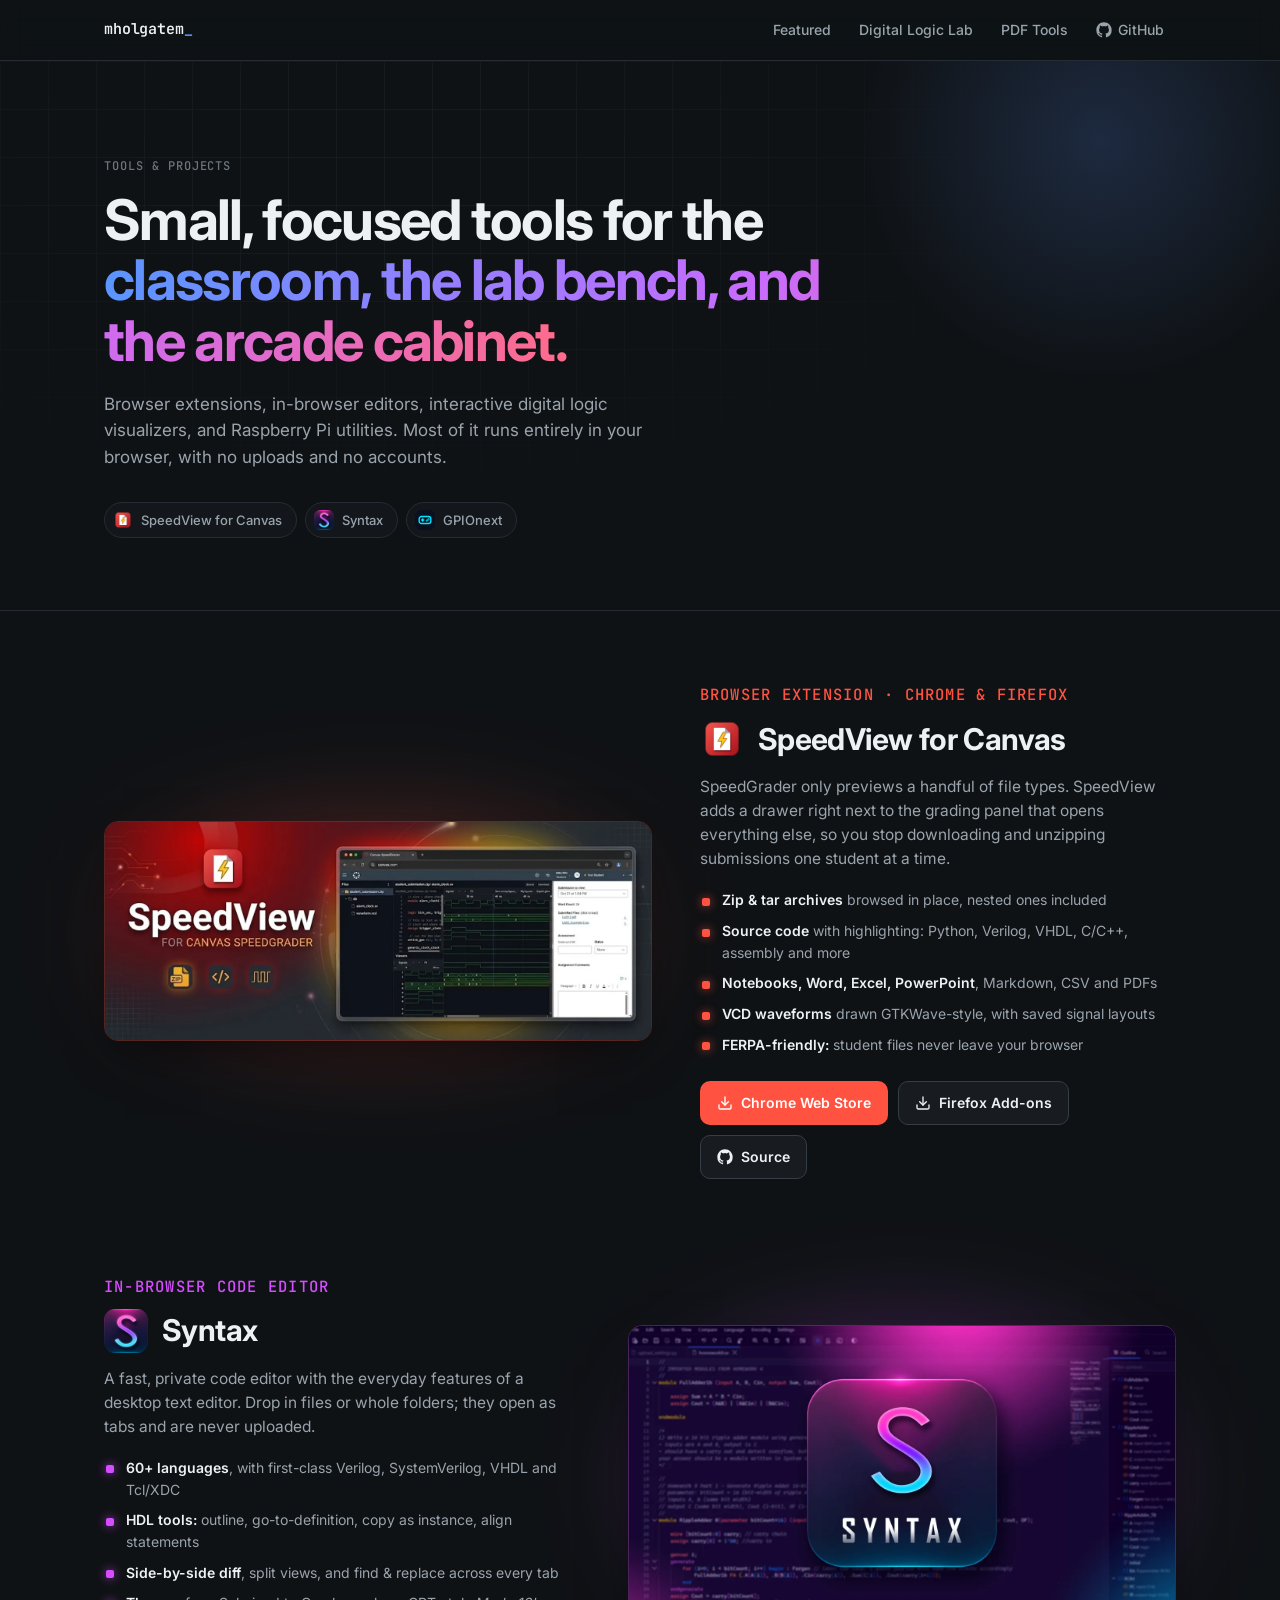
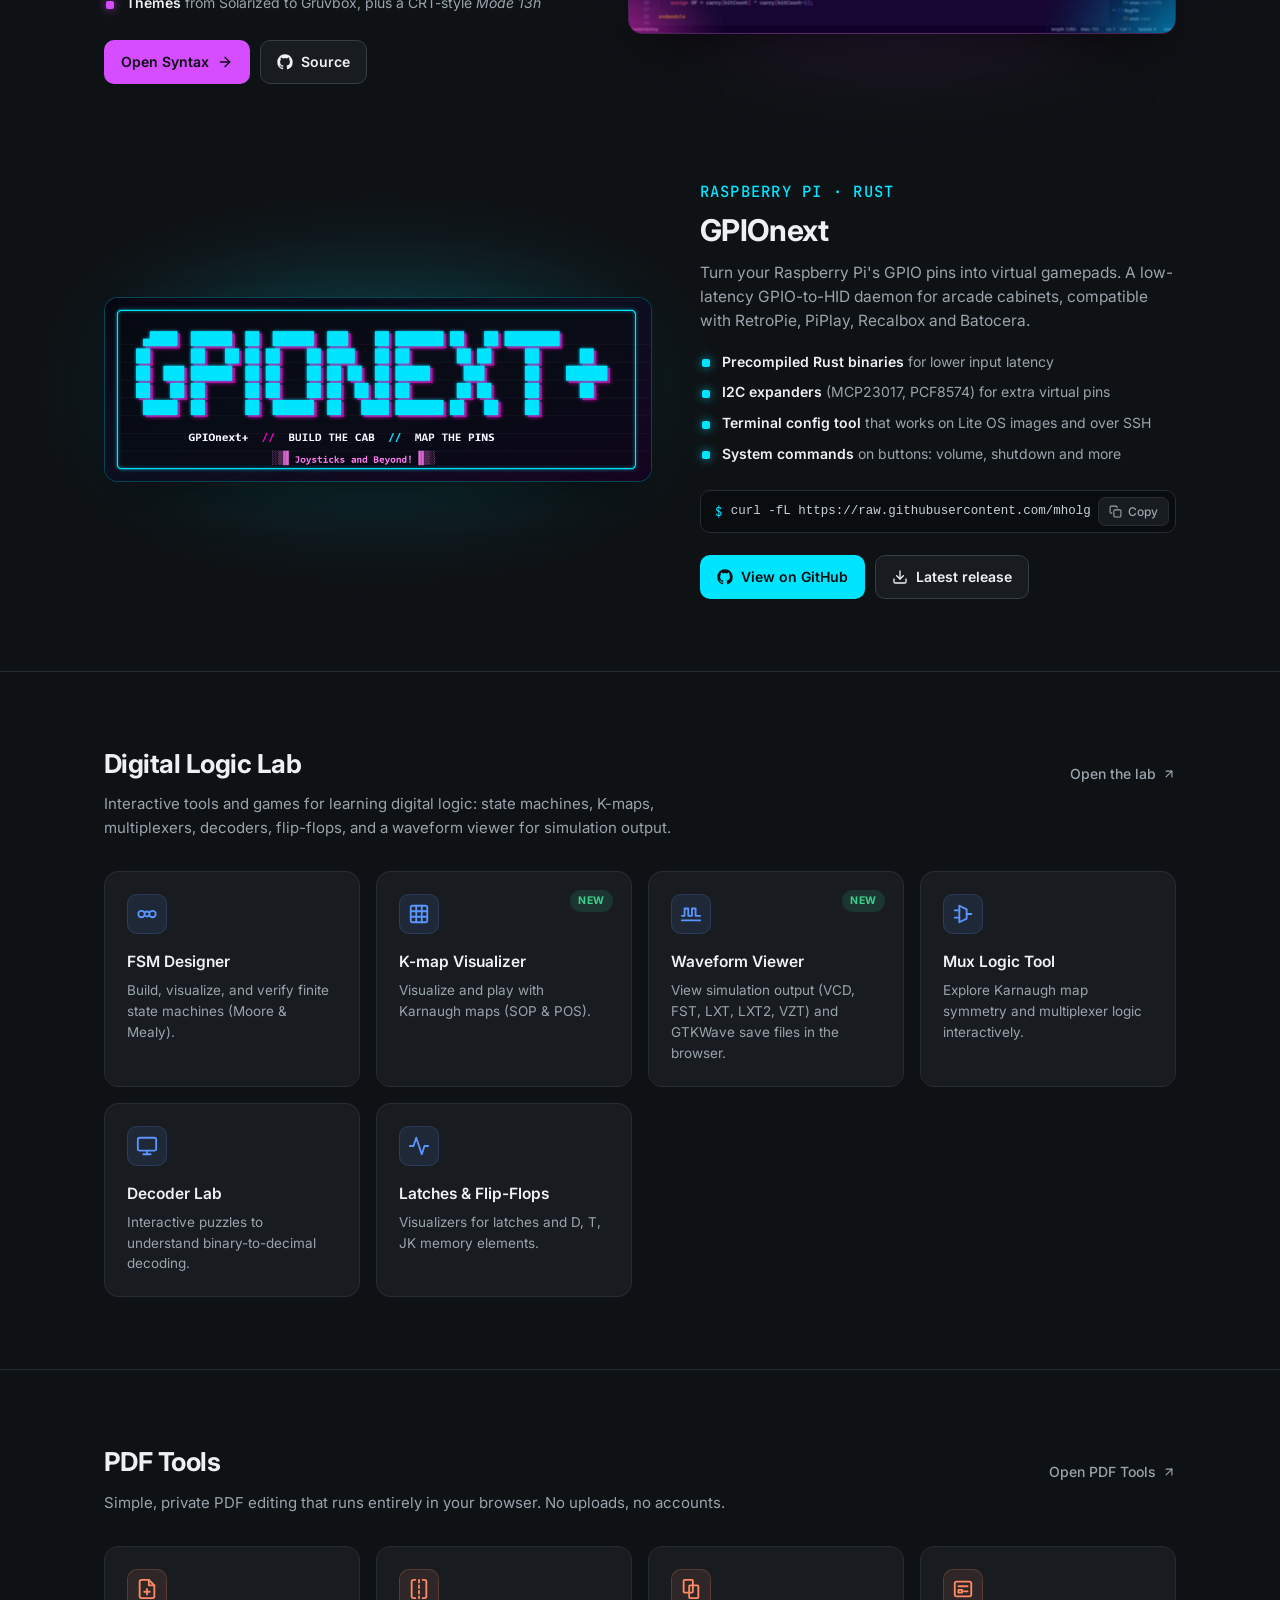
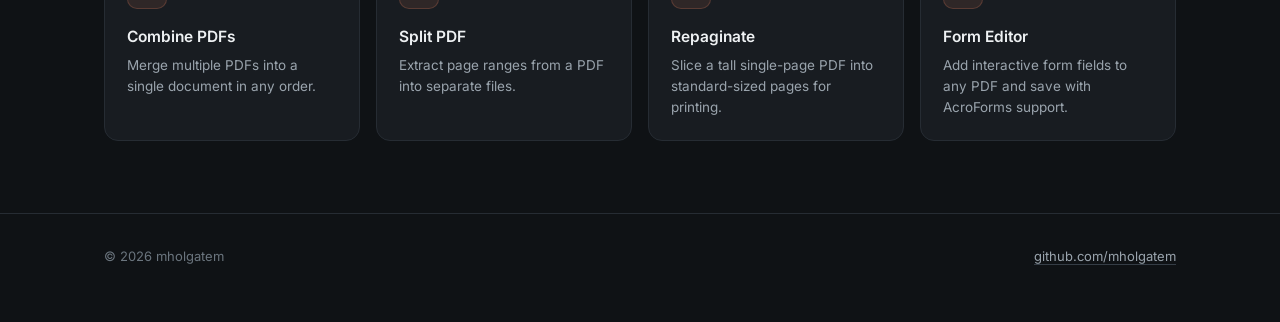
==== commit 21b2a2ff: "style fix  - Firefox butchered the GPIOnext+ svg, converted to png  - added per browser highlighting" ====
--- a/index.html
+++ b/index.html
@@ -75,8 +75,9 @@
             <li><strong>FERPA-friendly:</strong> student files never leave your browser</li>
           </ul>
           <div class="actions">
-            <a class="btn primary" href="https://chromewebstore.google.com/detail/speedview-for-canvas/bplaoeljiecmbkjepofjfhhafklddmip" target="_blank" rel="noopener"><svg><use href="#i-download"/></svg>Chrome Web Store</a>
-            <a class="btn" href="https://addons.mozilla.org/en-US/firefox/addon/speedview-for-canvas/" target="_blank" rel="noopener"><svg><use href="#i-download"/></svg>Firefox Add-ons</a>
+            <a class="btn primary" id="sv-safari" hidden href="https://github.com/mholgatem/SpeedViewForCanvas/blob/main/docs/SAFARI.md" target="_blank" rel="noopener"><svg><use href="#i-github"/></svg>Self build for Safari</a>
+            <a class="btn primary" id="sv-chrome" href="https://chromewebstore.google.com/detail/speedview-for-canvas/bplaoeljiecmbkjepofjfhhafklddmip" target="_blank" rel="noopener"><svg><use href="#i-download"/></svg>Chrome Web Store</a>
+            <a class="btn" id="sv-firefox" href="https://addons.mozilla.org/en-US/firefox/addon/speedview-for-canvas/" target="_blank" rel="noopener"><svg><use href="#i-download"/></svg>Firefox Add-ons</a>
             <a class="btn" href="https://github.com/mholgatem/SpeedViewForCanvas" target="_blank" rel="noopener"><svg><use href="#i-github"/></svg>Source</a>
           </div>
         </div>
@@ -113,7 +114,7 @@
       <article class="showcase gpionext" id="gpionext">
         <div class="showcase-media svg-frame">
           <a href="https://github.com/mholgatem/GPIOnext" target="_blank" rel="noopener">
-            <img src="assets/img/gpionext-splash.svg" width="980" height="330" loading="lazy" alt="GPIOnext terminal splash: Build the cab, map the pins">
+            <img src="assets/img/gpionext-splash.png" width="980" height="330" loading="lazy" alt="GPIOnext terminal splash: Build the cab, map the pins">
           </a>
         </div>
         <div class="showcase-body">
@@ -270,6 +271,25 @@
 
 <script>
   document.getElementById('year').textContent = new Date().getFullYear();
+
+  // Highlight the SpeedView install button that matches the visitor's browser.
+  (function () {
+    var ua = navigator.userAgent;
+    var chrome = document.getElementById('sv-chrome');
+    var firefox = document.getElementById('sv-firefox');
+    var safari = document.getElementById('sv-safari');
+    var isFirefox = /Firefox\/|FxiOS/.test(ua);
+    var isSafari = !isFirefox && /Safari\//.test(ua) &&
+      !/Chrome\/|Chromium\/|CriOS|Edg\/|EdgiOS|OPR\/|Android/.test(ua);
+    if (isFirefox) {
+      chrome.classList.remove('primary');
+      firefox.classList.add('primary');
+      firefox.parentNode.insertBefore(firefox, chrome);
+    } else if (isSafari) {
+      chrome.classList.remove('primary');
+      safari.hidden = false;
+    }
+  })();
 
   document.querySelectorAll('.copy-btn').forEach(function (btn) {
     btn.addEventListener('click', function () {
--- a/styles.css
+++ b/styles.css
@@ -403,6 +403,7 @@
 }
 
 .btn svg { width: 16px; height: 16px; flex: none; }
+.btn[hidden] { display: none; }
 
 .btn.primary {
   background: rgb(var(--tint));
